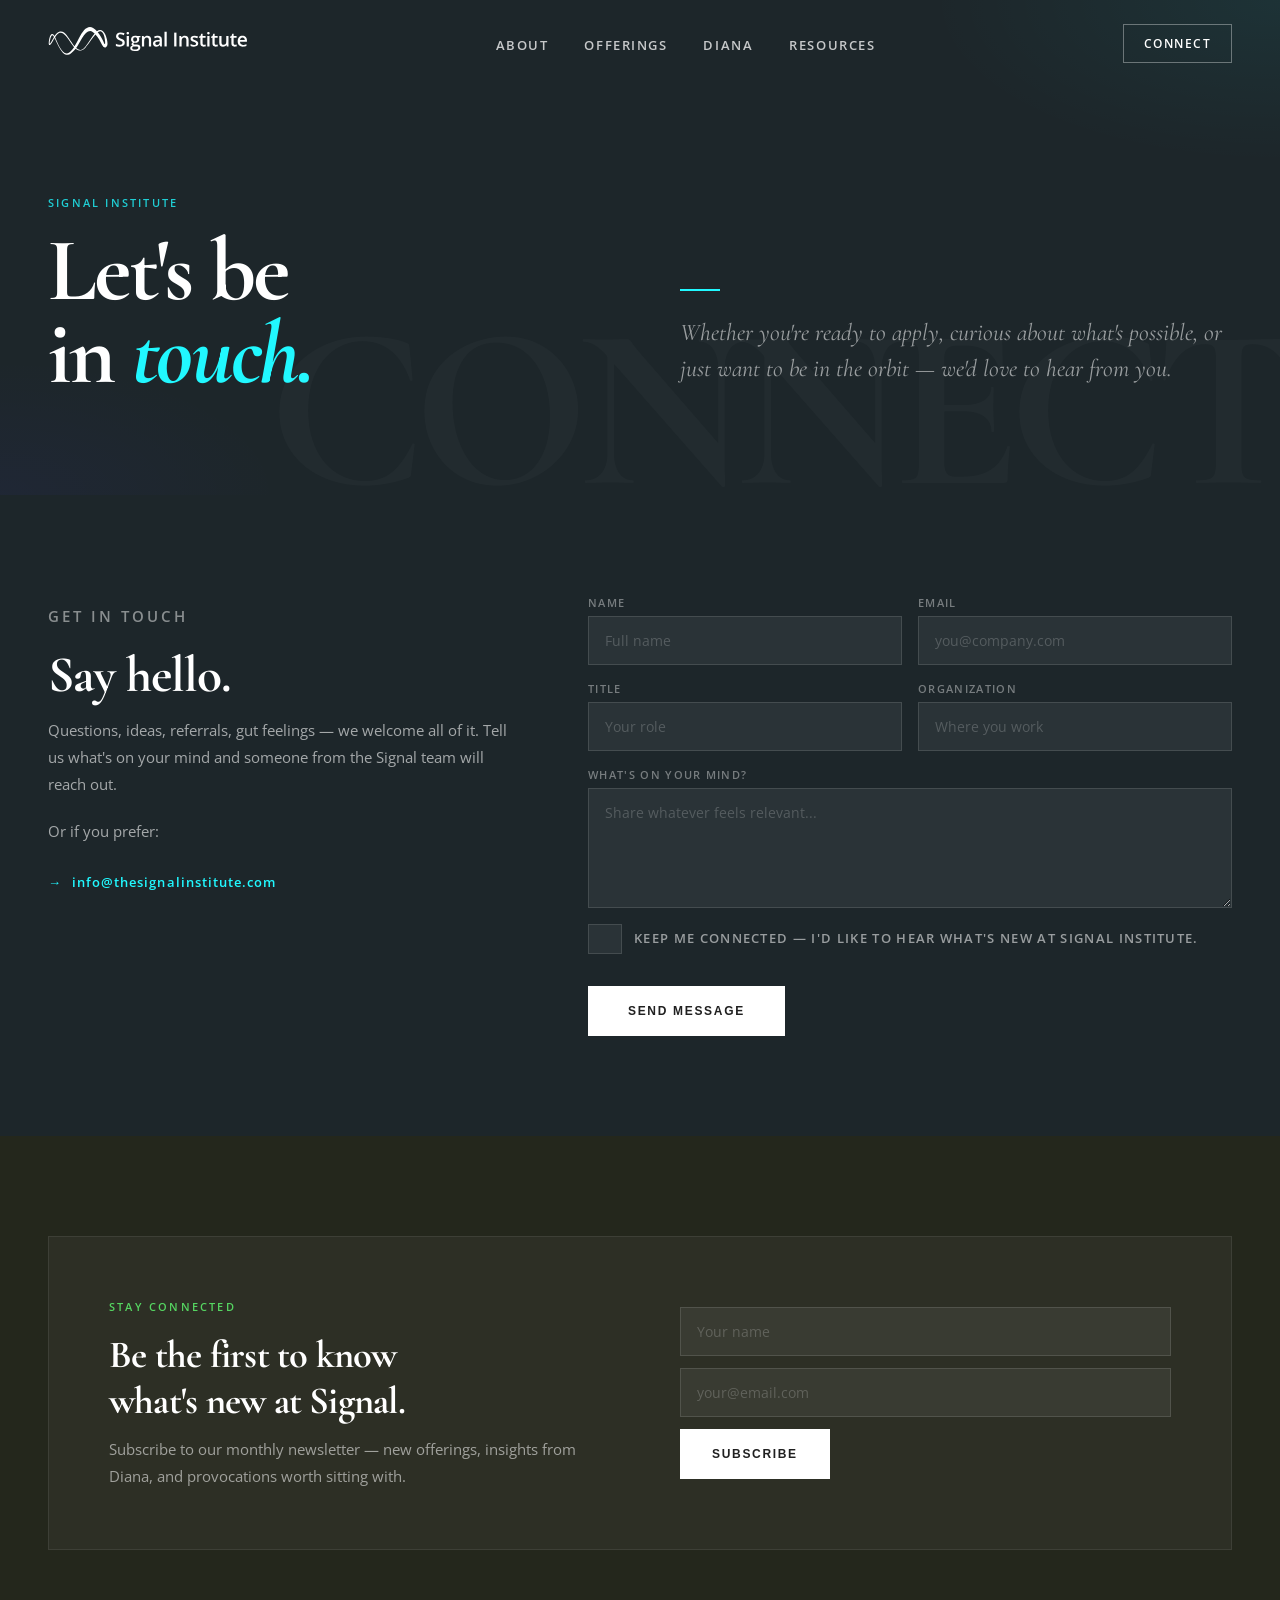
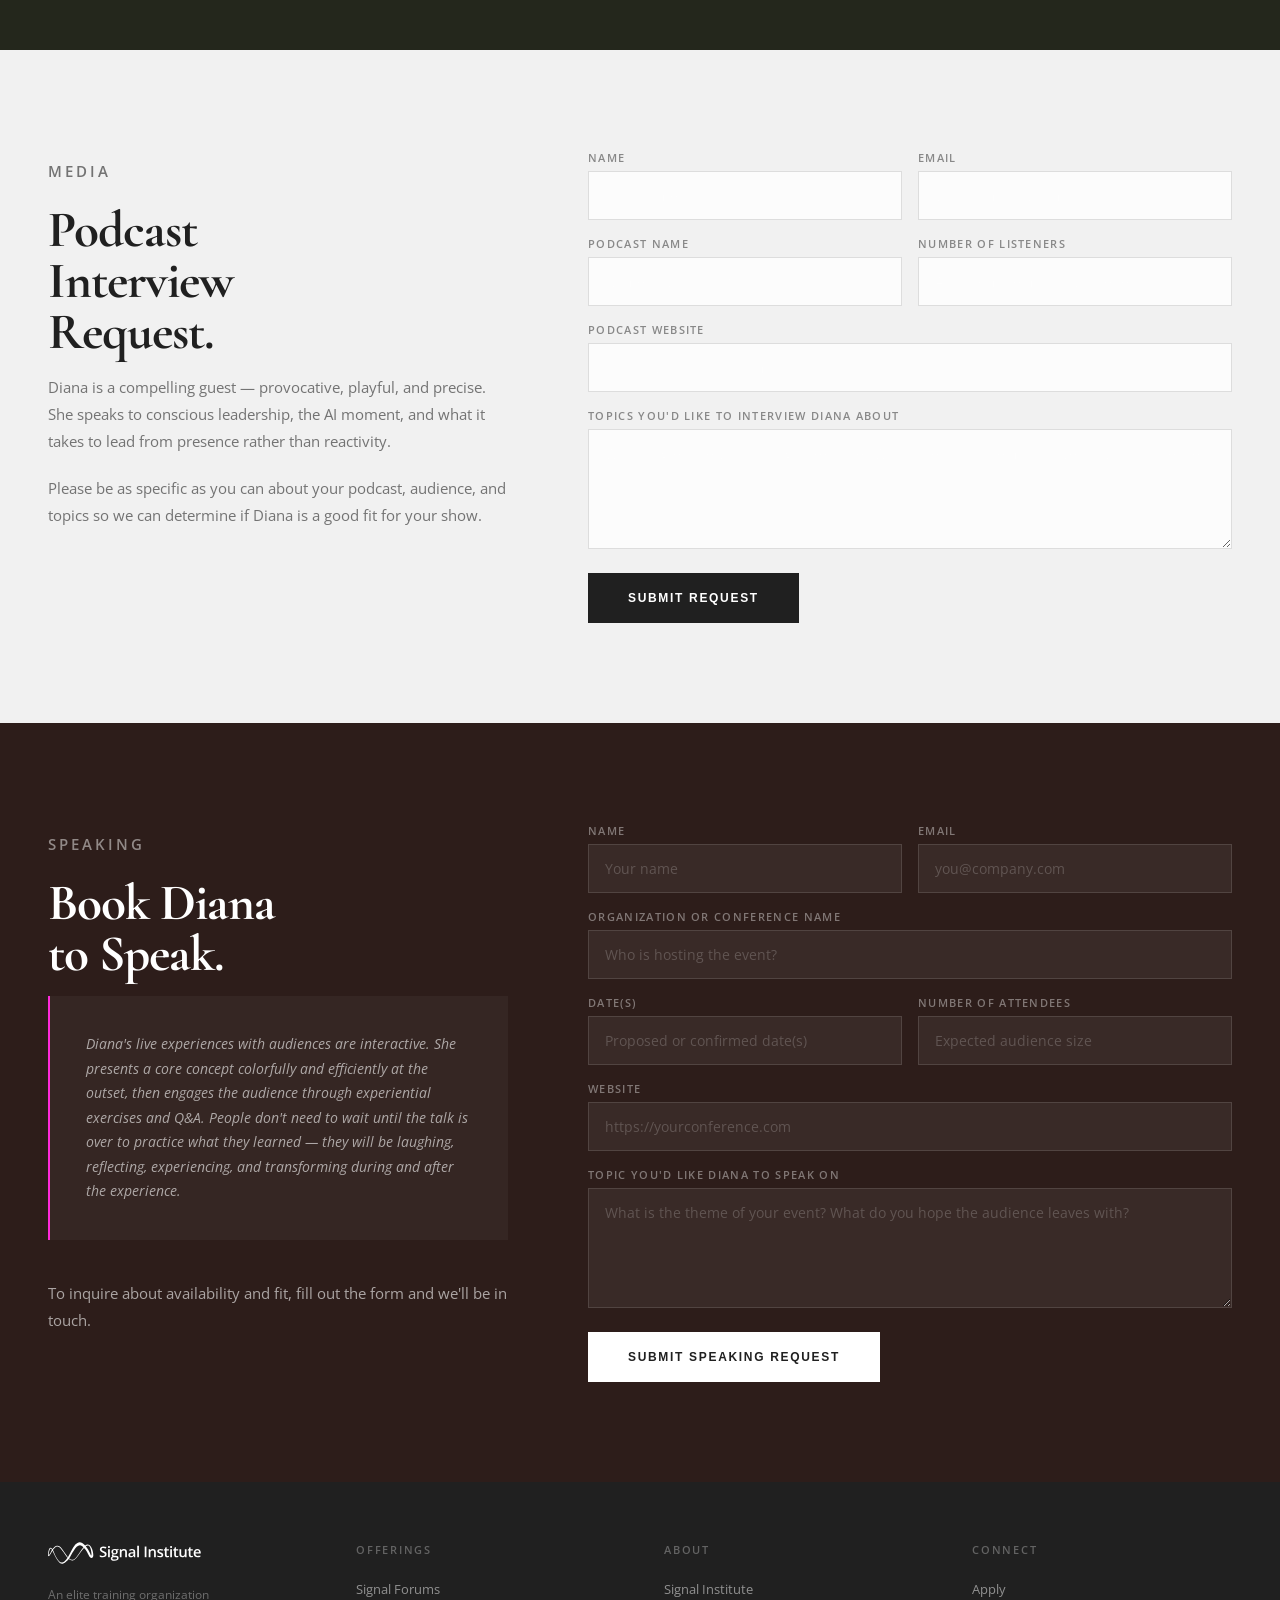
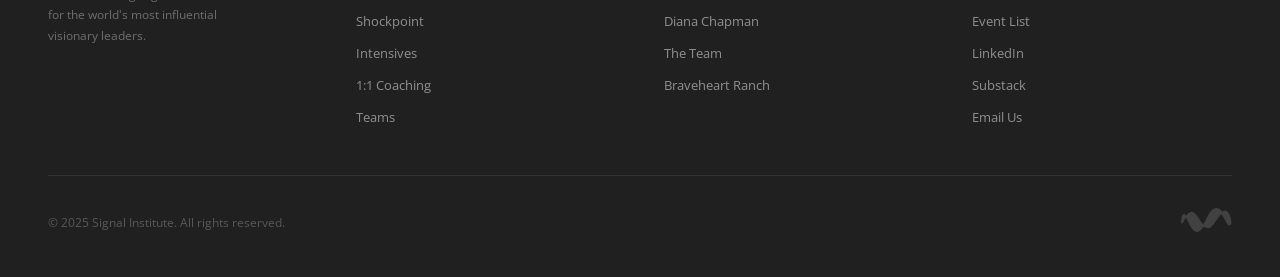
==== contact/index.html @ b8b5e30c "Add files via upload" ====
<!DOCTYPE html>
<html lang="en">
<head>
<meta charset="UTF-8">
<meta name="viewport" content="width=device-width, initial-scale=1.0">
<title>Connect — Signal Institute</title>
<link rel="preconnect" href="https://fonts.googleapis.com">
<link href="https://fonts.googleapis.com/css2?family=Open+Sans:wght@400;600&family=Cormorant+Garamond:wght@700&display=swap" rel="stylesheet">


<link rel="stylesheet" href="../assets/css/common.css">
<link rel="stylesheet" href="../assets/css/pages/contact.css">
<script src="../assets/js/common.js" defer></script>
</head>
<body data-page="contact">

<nav id="main-nav">
  <div class="nav-logo"><svg width="200" height="28" viewBox="0 0 546 77" fill="none" xmlns="http://www.w3.org/2000/svg">
<path fill-rule="evenodd" clip-rule="evenodd" d="M121.987 2.45466C126.176 4.85958 129.821 8.58312 132.572 11.8453C135.617 9.47874 138.462 8.41363 141.086 8.34168C143.789 8.26758 146.214 9.24912 148.333 10.867C152.424 13.9895 155.426 19.5145 157.235 24.6168C159.636 31.5182 165.783 50.9441 157.303 55.5301C152.613 58.0663 148.794 52.8362 146.84 49.3028L146.839 49.3014C141.263 39.0971 137.222 28.5672 128.509 20.2815C123.741 25.4667 119.678 31.2384 115.62 37.0954C111.498 43.0458 107.38 49.0859 102.549 54.6454L102.546 54.6486L102.539 54.6562L102.539 54.6565C99.2971 58.2265 95.825 62.1697 90.7557 64.1145L90.7523 64.1159C84.8189 66.318 78.4793 63.1145 74.0838 59.5805C71.7851 62.3922 69.1071 65.0096 66.0933 68.2162C62.3165 71.7389 57.9627 76.1022 52.5534 76.6032C43.7694 77.4166 36.9785 68.6671 32.6405 62.265C25.2217 51.3164 19.3597 36.9268 15.974 30.2609C14.3641 32.9512 13.1866 35.0292 11.7336 37.7522C10.768 39.5616 3.36329 54.1783 0.513211 48.3144C-0.877966 45.0349 0.874716 35.2074 2.03657 30.5409C2.76022 27.6345 3.71169 24.857 4.95423 22.7985C6.19035 20.7507 7.77335 19.3234 9.78104 19.3233C12.7398 19.3235 14.8074 22.7606 16.0341 25.0345C19.2424 20.2167 23.3079 15.6605 28.716 13.2944C43.3209 7.46199 54.5506 30.2036 60.9501 39.4358C62.6674 41.6705 64.3247 44.1132 66.0142 46.5433C67.6147 48.8453 69.2469 51.14 71.0013 53.2626C80.2668 38.6359 85.9767 21.3781 97.5274 8.34168C104.331 1.53805 112.358 -3.07235 121.987 2.45466ZM29.846 16.0417C24.7827 18.295 20.7915 22.9975 17.6202 27.8716C22.9483 39.1512 38.9027 85.9768 58.3728 69.0676L58.3707 69.0648C62.7682 65.074 66.3941 60.2847 69.6545 55.3452C67.6244 53.0975 65.782 50.6539 64.0041 48.2335C58.1425 40.2536 52.9466 31.481 46.4891 24.0082C42.4903 19.3808 36.5003 13.9018 29.846 16.0417ZM75.4385 57.892C77.3323 59.5404 79.6324 61.1234 82.0992 62.0794C84.6734 63.0771 87.4076 63.3854 90.0542 62.4038C94.5207 60.704 97.8074 57.0346 101.002 53.4145C105.71 47.8791 109.638 41.8252 113.62 35.7306C117.538 29.7332 121.507 23.6979 126.303 18.1226C124.331 16.2623 122.56 14.7076 120.897 13.5348C102.174 0.33091 85.266 45.4188 75.4385 57.892ZM144.253 12.1787C141.774 11.2077 138.65 11.6432 134.691 14.4656C140.631 22.066 145.895 30.0575 149.716 38.7971C150.655 40.9783 151.548 43.1707 152.66 45.2732C155.541 50.7189 155.167 42.1484 154.925 39.3876C154.435 34.0665 153.252 25.333 150.362 19.0808C148.819 15.7422 146.822 13.1847 144.253 12.1787ZM2.71377 45.1677C2.8915 46.2101 3.25056 46.1375 3.84129 45.329C5.89714 42.4975 7.64023 39.4423 9.32934 36.3394C10.9825 33.3026 12.5883 30.2124 14.3751 27.2697C13.6396 25.9041 13.1135 24.7565 12.4472 23.8924C6.3734 16.0159 2.12174 41.695 2.71377 45.1677Z" fill="white"/>
<path d="M209.029 43.1762C209.029 46.5578 207.807 49.2111 205.362 51.136C202.917 53.0609 199.544 54.0233 195.243 54.0233C190.942 54.0233 187.422 53.3557 184.682 52.0204V46.1416C186.416 46.9566 188.254 47.5983 190.197 48.0665C192.156 48.5347 193.977 48.7688 195.659 48.7688C198.122 48.7688 199.934 48.3006 201.096 47.3642C202.275 46.4277 202.865 45.1705 202.865 43.5924C202.865 42.1704 202.327 40.9651 201.252 39.9767C200.177 38.9882 197.957 37.8176 194.593 36.465C191.124 35.0603 188.679 33.4562 187.257 31.6527C185.835 29.8492 185.124 27.6815 185.124 25.1496C185.124 21.9761 186.251 19.4789 188.506 17.658C190.76 15.8372 193.786 14.9267 197.584 14.9267C201.226 14.9267 204.85 15.7244 208.457 17.3199L206.48 22.3923C203.099 20.9703 200.081 20.2593 197.428 20.2593C195.416 20.2593 193.89 20.7015 192.85 21.5859C191.809 22.453 191.289 23.6062 191.289 25.0456C191.289 26.034 191.497 26.8838 191.913 27.5948C192.33 28.2884 193.015 28.9474 193.968 29.5717C194.922 30.196 196.639 31.0197 199.119 32.0429C201.911 33.2048 203.957 34.2886 205.258 35.2944C206.558 36.3002 207.512 37.4361 208.119 38.702C208.726 39.968 209.029 41.4594 209.029 43.1762Z" fill="white"/>
<path d="M220.522 53.5031H214.409V24.7334H220.522V53.5031ZM214.045 17.1118C214.045 16.0193 214.339 15.1782 214.929 14.5886C215.536 13.999 216.394 13.7042 217.504 13.7042C218.579 13.7042 219.412 13.999 220.001 14.5886C220.608 15.1782 220.912 16.0193 220.912 17.1118C220.912 18.1523 220.608 18.976 220.001 19.583C219.412 20.1726 218.579 20.4674 217.504 20.4674C216.394 20.4674 215.536 20.1726 214.929 19.583C214.339 18.976 214.045 18.1523 214.045 17.1118Z" fill="white"/>
<path d="M252.252 24.7334V28.089L247.335 28.9994C247.786 29.6064 248.159 30.3521 248.454 31.2365C248.749 32.1209 248.896 33.0574 248.896 34.0458C248.896 37.0112 247.873 39.3437 245.827 41.0432C243.78 42.7426 240.962 43.5924 237.373 43.5924C236.453 43.5924 235.621 43.523 234.875 43.3843C233.557 44.1993 232.898 45.1531 232.898 46.2456C232.898 46.9046 233.202 47.3989 233.809 47.7283C234.433 48.0578 235.569 48.2226 237.216 48.2226H242.237C245.41 48.2226 247.821 48.8989 249.468 50.2515C251.116 51.6042 251.939 53.5551 251.939 56.1043C251.939 59.3646 250.596 61.8791 247.908 63.6479C245.22 65.4168 241.335 66.3012 236.254 66.3012C232.335 66.3012 229.343 65.6075 227.28 64.2202C225.216 62.8329 224.184 60.8559 224.184 58.2894C224.184 56.5205 224.739 55.0292 225.849 53.8152C226.976 52.6187 228.546 51.7863 230.557 51.3181C229.742 50.9712 229.066 50.4163 228.528 49.6533C228.008 48.8729 227.748 48.0578 227.748 47.2081C227.748 46.1329 228.051 45.2225 228.658 44.4768C229.265 43.7311 230.167 42.9941 231.364 42.2657C229.872 41.6241 228.658 40.5836 227.722 39.1443C226.803 37.6876 226.343 35.9881 226.343 34.0458C226.343 30.9243 227.323 28.5052 229.283 26.7884C231.26 25.0716 234.069 24.2132 237.711 24.2132C238.526 24.2132 239.376 24.2739 240.26 24.3952C241.162 24.4993 241.838 24.612 242.289 24.7334H252.252ZM229.647 57.9772C229.647 59.2952 230.237 60.3097 231.416 61.0207C232.612 61.7317 234.286 62.0872 236.436 62.0872C239.766 62.0872 242.246 61.6103 243.876 60.6565C245.506 59.7027 246.321 58.4368 246.321 56.8587C246.321 55.6101 245.87 54.717 244.968 54.1794C244.084 53.6592 242.428 53.399 240 53.399H235.37C233.618 53.399 232.222 53.8066 231.182 54.6216C230.158 55.454 229.647 56.5726 229.647 57.9772ZM232.274 34.0458C232.274 35.8494 232.734 37.2367 233.653 38.2078C234.589 39.1789 235.925 39.6645 237.659 39.6645C241.196 39.6645 242.965 37.7743 242.965 33.9938C242.965 32.1209 242.523 30.6816 241.639 29.6758C240.772 28.6526 239.445 28.141 237.659 28.141C235.89 28.141 234.546 28.6439 233.627 29.6497C232.725 30.6556 232.274 32.1209 232.274 34.0458Z" fill="white"/>
<path d="M281.588 53.5031H275.449V35.8147C275.449 33.595 274.999 31.9388 274.097 30.8463C273.212 29.7538 271.799 29.2075 269.857 29.2075C267.273 29.2075 265.383 29.9706 264.186 31.4966C262.99 33.0227 262.391 35.5806 262.391 39.1703V53.5031H256.278V24.7334H261.065L261.923 28.5052H262.235C263.102 27.1352 264.334 26.0774 265.929 25.3317C267.524 24.586 269.293 24.2132 271.235 24.2132C278.137 24.2132 281.588 27.7248 281.588 34.7482V53.5031Z" fill="white"/>
<path d="M306.763 53.5031L305.541 49.4972H305.333C303.945 51.2487 302.549 52.4453 301.145 53.0869C299.74 53.7112 297.936 54.0233 295.734 54.0233C292.907 54.0233 290.696 53.2603 289.101 51.7343C287.523 50.2082 286.734 48.0492 286.734 45.2572C286.734 42.2918 287.835 40.0547 290.037 38.546C292.24 37.0373 295.595 36.2135 300.104 36.0748L305.072 35.9187V34.384C305.072 32.5458 304.639 31.1758 303.772 30.274C302.922 29.3549 301.595 28.8954 299.792 28.8954C298.318 28.8954 296.904 29.1122 295.552 29.5457C294.199 29.9792 292.899 30.4908 291.65 31.0804L289.673 26.7103C291.234 25.8953 292.942 25.2797 294.797 24.8635C296.653 24.4299 298.405 24.2132 300.052 24.2132C303.711 24.2132 306.468 25.0109 308.324 26.6063C310.197 28.2017 311.133 30.7076 311.133 34.1239V53.5031H306.763ZM297.659 49.3411C299.879 49.3411 301.656 48.7255 302.991 47.4942C304.344 46.2456 305.02 44.5028 305.02 42.2657V39.7686L301.327 39.9246C298.448 40.0287 296.35 40.5142 295.032 41.3813C293.731 42.2311 293.081 43.5404 293.081 45.3092C293.081 46.5925 293.462 47.5896 294.225 48.3006C294.988 48.9943 296.133 49.3411 297.659 49.3411Z" fill="white"/>
<path d="M324.446 53.5031H318.333V13.0278H324.446V53.5031Z" fill="white"/>
<path d="M345.038 53.5031V15.473H351.255V53.5031H345.038Z" fill="white"/>
<path d="M384.649 53.5031H378.511V35.8147C378.511 33.595 378.06 31.9388 377.158 30.8463C376.273 29.7538 374.86 29.2075 372.918 29.2075C370.334 29.2075 368.444 29.9706 367.247 31.4966C366.051 33.0227 365.452 35.5806 365.452 39.1703V53.5031H359.339V24.7334H364.126L364.984 28.5052H365.296C366.163 27.1352 367.395 26.0774 368.99 25.3317C370.585 24.586 372.354 24.2132 374.297 24.2132C381.198 24.2132 384.649 27.7248 384.649 34.7482V53.5031Z" fill="white"/>
<path d="M411.151 45.3092C411.151 48.1185 410.128 50.2776 408.081 51.7863C406.035 53.2777 403.104 54.0233 399.289 54.0233C395.457 54.0233 392.379 53.4424 390.055 52.2805V47C393.436 48.5607 396.584 49.3411 399.497 49.3411C403.26 49.3411 405.142 48.2052 405.142 45.9335C405.142 45.2051 404.934 44.5982 404.518 44.1126C404.102 43.6271 403.417 43.1242 402.463 42.6039C401.509 42.0837 400.182 41.494 398.483 40.8351C395.171 39.5518 392.925 38.2685 391.746 36.9852C390.584 35.702 390.003 34.0372 390.003 31.9909C390.003 29.5284 390.991 27.6208 392.968 26.2681C394.963 24.8981 397.668 24.2132 401.084 24.2132C404.466 24.2132 407.665 24.8981 410.683 26.2681L408.706 30.8723C405.602 29.589 402.992 28.9474 400.876 28.9474C397.65 28.9474 396.038 29.8665 396.038 31.7047C396.038 32.6065 396.454 33.3695 397.286 33.9938C398.136 34.6181 399.974 35.4765 402.801 36.569C405.177 37.4881 406.902 38.3292 407.977 39.0922C409.053 39.8553 409.85 40.7397 410.371 41.7455C410.891 42.734 411.151 43.9219 411.151 45.3092Z" fill="white"/>
<path d="M427.169 49.081C428.661 49.081 430.152 48.8469 431.643 48.3787V52.9828C430.967 53.2777 430.091 53.5204 429.016 53.7112C427.958 53.9193 426.857 54.0233 425.713 54.0233C419.921 54.0233 417.024 50.9712 417.024 44.867V29.3636H413.097V26.6583L417.311 24.4213L419.392 18.3344H423.163V24.7334H431.357V29.3636H423.163V44.7629C423.163 46.237 423.528 47.3295 424.256 48.0405C425.002 48.7342 425.973 49.081 427.169 49.081Z" fill="white"/>
<path d="M442.199 53.5031H436.086V24.7334H442.199V53.5031ZM435.722 17.1118C435.722 16.0193 436.017 15.1782 436.607 14.5886C437.214 13.999 438.072 13.7042 439.182 13.7042C440.257 13.7042 441.089 13.999 441.679 14.5886C442.286 15.1782 442.589 16.0193 442.589 17.1118C442.589 18.1523 442.286 18.976 441.679 19.583C441.089 20.1726 440.257 20.4674 439.182 20.4674C438.072 20.4674 437.214 20.1726 436.607 19.583C436.017 18.976 435.722 18.1523 435.722 17.1118Z" fill="white"/>
<path d="M460.351 49.081C461.842 49.081 463.333 48.8469 464.825 48.3787V52.9828C464.149 53.2777 463.273 53.5204 462.198 53.7112C461.14 53.9193 460.039 54.0233 458.894 54.0233C453.102 54.0233 450.206 50.9712 450.206 44.867V29.3636H446.278V26.6583L450.492 24.4213L452.573 18.3344H456.345V24.7334H464.539V29.3636H456.345V44.7629C456.345 46.237 456.709 47.3295 457.437 48.0405C458.183 48.7342 459.154 49.081 460.351 49.081Z" fill="white"/>
<path d="M489.557 53.5031L488.699 49.7313H488.387C487.537 51.0666 486.323 52.1158 484.745 52.8788C483.184 53.6418 481.398 54.0233 479.387 54.0233C475.901 54.0233 473.3 53.1563 471.583 51.4221C469.866 49.6879 469.008 47.0607 469.008 43.5404V24.7334H475.173V42.4738C475.173 44.6762 475.623 46.3323 476.525 47.4422C477.427 48.5347 478.84 49.081 480.765 49.081C483.332 49.081 485.213 48.318 486.41 46.7919C487.624 45.2485 488.231 42.6733 488.231 39.0662V24.7334H494.37V53.5031H489.557Z" fill="white"/>
<path d="M512.469 49.081C513.96 49.081 515.452 48.8469 516.943 48.3787V52.9828C516.267 53.2777 515.391 53.5204 514.316 53.7112C513.258 53.9193 512.157 54.0233 511.012 54.0233C505.22 54.0233 502.324 50.9712 502.324 44.867V29.3636H498.396V26.6583L502.61 24.4213L504.691 18.3344H508.463V24.7334H516.657V29.3636H508.463V44.7629C508.463 46.237 508.827 47.3295 509.556 48.0405C510.301 48.7342 511.273 49.081 512.469 49.081Z" fill="white"/>
<path d="M533.95 54.0233C529.476 54.0233 525.973 52.7227 523.441 50.1215C520.927 47.5029 519.669 43.9045 519.669 39.3263C519.669 34.6268 520.84 30.933 523.181 28.2451C525.522 25.5571 528.739 24.2132 532.832 24.2132C536.629 24.2132 539.63 25.3664 541.832 27.6728C544.034 29.9792 545.135 33.1527 545.135 37.1933V40.4969H525.964C526.051 43.2889 526.805 45.4393 528.227 46.948C529.649 48.4394 531.652 49.185 534.236 49.185C535.936 49.185 537.514 49.029 538.971 48.7168C540.445 48.3873 542.023 47.8497 543.705 47.104V52.0724C542.213 52.7834 540.705 53.2863 539.179 53.5811C537.653 53.8759 535.91 54.0233 533.95 54.0233ZM532.832 28.8434C530.889 28.8434 529.329 29.459 528.149 30.6902C526.987 31.9215 526.294 33.7163 526.068 36.0748H539.127C539.092 33.699 538.52 31.9041 537.41 30.6902C536.3 29.459 534.774 28.8434 532.832 28.8434Z" fill="white"/>
</svg></div>
  <ul class="nav-links">
    <li><a href="../about/">About</a></li>
    <li><a href="../offerings/">Offerings</a></li>
    <li><a href="../about/diana.html">Diana</a></li>
    <li><a href="../resources/">Resources</a></li>
  </ul>
  <a href="../contact/" class="nav-cta">Connect</a>
</nav>

<!-- HERO -->
<section class="connect-hero">
  <div class="connect-hero-inner">
    <div>
      <p class="page-hero-eyebrow reveal" style="color:var(--neon-sky);opacity:0.8;font-size:11px;font-weight:600;letter-spacing:0.2em;text-transform:uppercase;margin-bottom:20px;">Signal Institute</p>
      <h1 class="reveal reveal-delay-1">Let's be<br>in <em>touch.</em></h1>
    </div>
    <div class="connect-hero-right reveal reveal-delay-2">
      <div class="connect-hero-divider"></div>
      <p class="connect-hero-sub">Whether you're ready to apply, curious about what's possible, or just want to be in the orbit — we'd love to hear from you.</p>
    </div>
  </div>
</section>

<!-- ── CONTACT ── -->
<section class="connect-section dark" id="contact">
  <div class="connect-inner">
    <div class="connect-cols">
      <div class="connect-aside reveal">
        <p class="connect-section-label">Get in Touch</p>
        <h2 class="connect-section-title">Say hello.</h2>
        <p>Questions, ideas, referrals, gut feelings — we welcome all of it. Tell us what's on your mind and someone from the Signal team will reach out.</p>
        <p>Or if you prefer:</p>
        <a href="mailto:info@thesignalinstitute.com" class="connect-email">info@thesignalinstitute.com</a>
      </div>
      <div class="reveal reveal-delay-1">
        <form class="connect-form" onsubmit="return false;">
          <div class="form-grid">
            <div class="form-group"><label>Name</label><input type="text" placeholder="Full name"></div>
            <div class="form-group"><label>Email</label><input type="email" placeholder="you@company.com"></div>
            <div class="form-group"><label>Title</label><input type="text" placeholder="Your role"></div>
            <div class="form-group"><label>Organization</label><input type="text" placeholder="Where you work"></div>
            <div class="form-group form-full"><label>What's on your mind?</label><textarea placeholder="Share whatever feels relevant..."></textarea></div>
          </div>
          <label class="connect-checkbox">
            <input type="checkbox">
            <span>Keep me connected — I'd like to hear what's new at Signal Institute.</span>
          </label>
          <button type="submit" class="connect-submit">Send Message</button>
        </form>
      </div>
    </div>
  </div>
</section>

<!-- ── NEWSLETTER ── -->
<section class="connect-section dark-green" id="newsletter">
  <div class="connect-inner">
    <div class="newsletter-block reveal">
      <div class="newsletter-text">
        <p class="connect-section-label" style="color:var(--neon-lime);opacity:0.8;font-size:11px;font-weight:600;letter-spacing:0.2em;text-transform:uppercase;margin-bottom:16px;">Stay Connected</p>
        <h3>Be the first to know<br>what's new at Signal.</h3>
        <p>Subscribe to our monthly newsletter — new offerings, insights from Diana, and provocations worth sitting with.</p>
      </div>
      <div class="newsletter-form">
        <input type="text" placeholder="Your name">
        <input type="email" placeholder="your@email.com">
        <button type="submit">Subscribe</button>
      </div>
    </div>
  </div>
</section>

<!-- ── PODCAST REQUEST ── -->
<section class="connect-section light" id="podcast">
  <div class="connect-inner">
    <div class="connect-cols">
      <div class="connect-aside reveal">
        <p class="connect-section-label">Media</p>
        <h2 class="connect-section-title">Podcast<br>Interview<br>Request.</h2>
        <p>Diana is a compelling guest — provocative, playful, and precise. She speaks to conscious leadership, the AI moment, and what it takes to lead from presence rather than reactivity.</p>
        <p>Please be as specific as you can about your podcast, audience, and topics so we can determine if Diana is a good fit for your show.</p>
      </div>
      <div class="reveal reveal-delay-1">
        <form class="connect-form" onsubmit="return false;">
          <div class="form-grid">
            <div class="form-group"><label>Name</label><input type="text" placeholder="Your name"></div>
            <div class="form-group"><label>Email</label><input type="email" placeholder="you@company.com"></div>
            <div class="form-group"><label>Podcast Name</label><input type="text" placeholder="Name of your show"></div>
            <div class="form-group"><label>Number of Listeners</label><input type="text" placeholder="Approximate monthly listeners"></div>
            <div class="form-group form-full"><label>Podcast Website</label><input type="url" placeholder="https://yourpodcast.com"></div>
            <div class="form-group form-full"><label>Topics you'd like to interview Diana about</label><textarea placeholder="What angles are you hoping to explore? What questions are most alive for your audience?"></textarea></div>
          </div>
          <button type="submit" class="connect-submit">Submit Request</button>
        </form>
      </div>
    </div>
  </div>
</section>

<!-- ── SPEAKING REQUEST ── -->
<section class="connect-section dark-rust" id="speaking">
  <div class="connect-inner">
    <div class="connect-cols">
      <div class="connect-aside reveal">
        <p class="connect-section-label">Speaking</p>
        <h2 class="connect-section-title">Book Diana<br>to Speak.</h2>
        <div class="speaking-aside">
          <p>Diana's live experiences with audiences are interactive. She presents a core concept colorfully and efficiently at the outset, then engages the audience through experiential exercises and Q&A. People don't need to wait until the talk is over to practice what they learned — they will be laughing, reflecting, experiencing, and transforming during and after the experience.</p>
        </div>
        <p>To inquire about availability and fit, fill out the form and we'll be in touch.</p>
      </div>
      <div class="reveal reveal-delay-1">
        <form class="connect-form" onsubmit="return false;">
          <div class="form-grid">
            <div class="form-group"><label>Name</label><input type="text" placeholder="Your name"></div>
            <div class="form-group"><label>Email</label><input type="email" placeholder="you@company.com"></div>
            <div class="form-group form-full"><label>Organization or Conference Name</label><input type="text" placeholder="Who is hosting the event?"></div>
            <div class="form-group"><label>Date(s)</label><input type="text" placeholder="Proposed or confirmed date(s)"></div>
            <div class="form-group"><label>Number of Attendees</label><input type="text" placeholder="Expected audience size"></div>
            <div class="form-group form-full"><label>Website</label><input type="url" placeholder="https://yourconference.com"></div>
            <div class="form-group form-full"><label>Topic you'd like Diana to speak on</label><textarea placeholder="What is the theme of your event? What do you hope the audience leaves with?"></textarea></div>
          </div>
          <button type="submit" class="connect-submit">Submit Speaking Request</button>
        </form>
      </div>
    </div>
  </div>
</section>

<footer>
  <div class="footer-inner">
    <div class="footer-brand">
      <svg width="160" height="23" viewBox="0 0 546 77" fill="none" xmlns="http://www.w3.org/2000/svg">
<path fill-rule="evenodd" clip-rule="evenodd" d="M121.987 2.45466C126.176 4.85958 129.821 8.58312 132.572 11.8453C135.617 9.47874 138.462 8.41363 141.086 8.34168C143.789 8.26758 146.214 9.24912 148.333 10.867C152.424 13.9895 155.426 19.5145 157.235 24.6168C159.636 31.5182 165.783 50.9441 157.303 55.5301C152.613 58.0663 148.794 52.8362 146.84 49.3028L146.839 49.3014C141.263 39.0971 137.222 28.5672 128.509 20.2815C123.741 25.4667 119.678 31.2384 115.62 37.0954C111.498 43.0458 107.38 49.0859 102.549 54.6454L102.546 54.6486L102.539 54.6562L102.539 54.6565C99.2971 58.2265 95.825 62.1697 90.7557 64.1145L90.7523 64.1159C84.8189 66.318 78.4793 63.1145 74.0838 59.5805C71.7851 62.3922 69.1071 65.0096 66.0933 68.2162C62.3165 71.7389 57.9627 76.1022 52.5534 76.6032C43.7694 77.4166 36.9785 68.6671 32.6405 62.265C25.2217 51.3164 19.3597 36.9268 15.974 30.2609C14.3641 32.9512 13.1866 35.0292 11.7336 37.7522C10.768 39.5616 3.36329 54.1783 0.513211 48.3144C-0.877966 45.0349 0.874716 35.2074 2.03657 30.5409C2.76022 27.6345 3.71169 24.857 4.95423 22.7985C6.19035 20.7507 7.77335 19.3234 9.78104 19.3233C12.7398 19.3235 14.8074 22.7606 16.0341 25.0345C19.2424 20.2167 23.3079 15.6605 28.716 13.2944C43.3209 7.46199 54.5506 30.2036 60.9501 39.4358C62.6674 41.6705 64.3247 44.1132 66.0142 46.5433C67.6147 48.8453 69.2469 51.14 71.0013 53.2626C80.2668 38.6359 85.9767 21.3781 97.5274 8.34168C104.331 1.53805 112.358 -3.07235 121.987 2.45466ZM29.846 16.0417C24.7827 18.295 20.7915 22.9975 17.6202 27.8716C22.9483 39.1512 38.9027 85.9768 58.3728 69.0676L58.3707 69.0648C62.7682 65.074 66.3941 60.2847 69.6545 55.3452C67.6244 53.0975 65.782 50.6539 64.0041 48.2335C58.1425 40.2536 52.9466 31.481 46.4891 24.0082C42.4903 19.3808 36.5003 13.9018 29.846 16.0417ZM75.4385 57.892C77.3323 59.5404 79.6324 61.1234 82.0992 62.0794C84.6734 63.0771 87.4076 63.3854 90.0542 62.4038C94.5207 60.704 97.8074 57.0346 101.002 53.4145C105.71 47.8791 109.638 41.8252 113.62 35.7306C117.538 29.7332 121.507 23.6979 126.303 18.1226C124.331 16.2623 122.56 14.7076 120.897 13.5348C102.174 0.33091 85.266 45.4188 75.4385 57.892ZM144.253 12.1787C141.774 11.2077 138.65 11.6432 134.691 14.4656C140.631 22.066 145.895 30.0575 149.716 38.7971C150.655 40.9783 151.548 43.1707 152.66 45.2732C155.541 50.7189 155.167 42.1484 154.925 39.3876C154.435 34.0665 153.252 25.333 150.362 19.0808C148.819 15.7422 146.822 13.1847 144.253 12.1787ZM2.71377 45.1677C2.8915 46.2101 3.25056 46.1375 3.84129 45.329C5.89714 42.4975 7.64023 39.4423 9.32934 36.3394C10.9825 33.3026 12.5883 30.2124 14.3751 27.2697C13.6396 25.9041 13.1135 24.7565 12.4472 23.8924C6.3734 16.0159 2.12174 41.695 2.71377 45.1677Z" fill="white"/>
<path d="M209.029 43.1762C209.029 46.5578 207.807 49.2111 205.362 51.136C202.917 53.0609 199.544 54.0233 195.243 54.0233C190.942 54.0233 187.422 53.3557 184.682 52.0204V46.1416C186.416 46.9566 188.254 47.5983 190.197 48.0665C192.156 48.5347 193.977 48.7688 195.659 48.7688C198.122 48.7688 199.934 48.3006 201.096 47.3642C202.275 46.4277 202.865 45.1705 202.865 43.5924C202.865 42.1704 202.327 40.9651 201.252 39.9767C200.177 38.9882 197.957 37.8176 194.593 36.465C191.124 35.0603 188.679 33.4562 187.257 31.6527C185.835 29.8492 185.124 27.6815 185.124 25.1496C185.124 21.9761 186.251 19.4789 188.506 17.658C190.76 15.8372 193.786 14.9267 197.584 14.9267C201.226 14.9267 204.85 15.7244 208.457 17.3199L206.48 22.3923C203.099 20.9703 200.081 20.2593 197.428 20.2593C195.416 20.2593 193.89 20.7015 192.85 21.5859C191.809 22.453 191.289 23.6062 191.289 25.0456C191.289 26.034 191.497 26.8838 191.913 27.5948C192.33 28.2884 193.015 28.9474 193.968 29.5717C194.922 30.196 196.639 31.0197 199.119 32.0429C201.911 33.2048 203.957 34.2886 205.258 35.2944C206.558 36.3002 207.512 37.4361 208.119 38.702C208.726 39.968 209.029 41.4594 209.029 43.1762Z" fill="white"/>
<path d="M220.522 53.5031H214.409V24.7334H220.522V53.5031ZM214.045 17.1118C214.045 16.0193 214.339 15.1782 214.929 14.5886C215.536 13.999 216.394 13.7042 217.504 13.7042C218.579 13.7042 219.412 13.999 220.001 14.5886C220.608 15.1782 220.912 16.0193 220.912 17.1118C220.912 18.1523 220.608 18.976 220.001 19.583C219.412 20.1726 218.579 20.4674 217.504 20.4674C216.394 20.4674 215.536 20.1726 214.929 19.583C214.339 18.976 214.045 18.1523 214.045 17.1118Z" fill="white"/>
<path d="M252.252 24.7334V28.089L247.335 28.9994C247.786 29.6064 248.159 30.3521 248.454 31.2365C248.749 32.1209 248.896 33.0574 248.896 34.0458C248.896 37.0112 247.873 39.3437 245.827 41.0432C243.78 42.7426 240.962 43.5924 237.373 43.5924C236.453 43.5924 235.621 43.523 234.875 43.3843C233.557 44.1993 232.898 45.1531 232.898 46.2456C232.898 46.9046 233.202 47.3989 233.809 47.7283C234.433 48.0578 235.569 48.2226 237.216 48.2226H242.237C245.41 48.2226 247.821 48.8989 249.468 50.2515C251.116 51.6042 251.939 53.5551 251.939 56.1043C251.939 59.3646 250.596 61.8791 247.908 63.6479C245.22 65.4168 241.335 66.3012 236.254 66.3012C232.335 66.3012 229.343 65.6075 227.28 64.2202C225.216 62.8329 224.184 60.8559 224.184 58.2894C224.184 56.5205 224.739 55.0292 225.849 53.8152C226.976 52.6187 228.546 51.7863 230.557 51.3181C229.742 50.9712 229.066 50.4163 228.528 49.6533C228.008 48.8729 227.748 48.0578 227.748 47.2081C227.748 46.1329 228.051 45.2225 228.658 44.4768C229.265 43.7311 230.167 42.9941 231.364 42.2657C229.872 41.6241 228.658 40.5836 227.722 39.1443C226.803 37.6876 226.343 35.9881 226.343 34.0458C226.343 30.9243 227.323 28.5052 229.283 26.7884C231.26 25.0716 234.069 24.2132 237.711 24.2132C238.526 24.2132 239.376 24.2739 240.26 24.3952C241.162 24.4993 241.838 24.612 242.289 24.7334H252.252ZM229.647 57.9772C229.647 59.2952 230.237 60.3097 231.416 61.0207C232.612 61.7317 234.286 62.0872 236.436 62.0872C239.766 62.0872 242.246 61.6103 243.876 60.6565C245.506 59.7027 246.321 58.4368 246.321 56.8587C246.321 55.6101 245.87 54.717 244.968 54.1794C244.084 53.6592 242.428 53.399 240 53.399H235.37C233.618 53.399 232.222 53.8066 231.182 54.6216C230.158 55.454 229.647 56.5726 229.647 57.9772ZM232.274 34.0458C232.274 35.8494 232.734 37.2367 233.653 38.2078C234.589 39.1789 235.925 39.6645 237.659 39.6645C241.196 39.6645 242.965 37.7743 242.965 33.9938C242.965 32.1209 242.523 30.6816 241.639 29.6758C240.772 28.6526 239.445 28.141 237.659 28.141C235.89 28.141 234.546 28.6439 233.627 29.6497C232.725 30.6556 232.274 32.1209 232.274 34.0458Z" fill="white"/>
<path d="M281.588 53.5031H275.449V35.8147C275.449 33.595 274.999 31.9388 274.097 30.8463C273.212 29.7538 271.799 29.2075 269.857 29.2075C267.273 29.2075 265.383 29.9706 264.186 31.4966C262.99 33.0227 262.391 35.5806 262.391 39.1703V53.5031H256.278V24.7334H261.065L261.923 28.5052H262.235C263.102 27.1352 264.334 26.0774 265.929 25.3317C267.524 24.586 269.293 24.2132 271.235 24.2132C278.137 24.2132 281.588 27.7248 281.588 34.7482V53.5031Z" fill="white"/>
<path d="M306.763 53.5031L305.541 49.4972H305.333C303.945 51.2487 302.549 52.4453 301.145 53.0869C299.74 53.7112 297.936 54.0233 295.734 54.0233C292.907 54.0233 290.696 53.2603 289.101 51.7343C287.523 50.2082 286.734 48.0492 286.734 45.2572C286.734 42.2918 287.835 40.0547 290.037 38.546C292.24 37.0373 295.595 36.2135 300.104 36.0748L305.072 35.9187V34.384C305.072 32.5458 304.639 31.1758 303.772 30.274C302.922 29.3549 301.595 28.8954 299.792 28.8954C298.318 28.8954 296.904 29.1122 295.552 29.5457C294.199 29.9792 292.899 30.4908 291.65 31.0804L289.673 26.7103C291.234 25.8953 292.942 25.2797 294.797 24.8635C296.653 24.4299 298.405 24.2132 300.052 24.2132C303.711 24.2132 306.468 25.0109 308.324 26.6063C310.197 28.2017 311.133 30.7076 311.133 34.1239V53.5031H306.763ZM297.659 49.3411C299.879 49.3411 301.656 48.7255 302.991 47.4942C304.344 46.2456 305.02 44.5028 305.02 42.2657V39.7686L301.327 39.9246C298.448 40.0287 296.35 40.5142 295.032 41.3813C293.731 42.2311 293.081 43.5404 293.081 45.3092C293.081 46.5925 293.462 47.5896 294.225 48.3006C294.988 48.9943 296.133 49.3411 297.659 49.3411Z" fill="white"/>
<path d="M324.446 53.5031H318.333V13.0278H324.446V53.5031Z" fill="white"/>
<path d="M345.038 53.5031V15.473H351.255V53.5031H345.038Z" fill="white"/>
<path d="M384.649 53.5031H378.511V35.8147C378.511 33.595 378.06 31.9388 377.158 30.8463C376.273 29.7538 374.86 29.2075 372.918 29.2075C370.334 29.2075 368.444 29.9706 367.247 31.4966C366.051 33.0227 365.452 35.5806 365.452 39.1703V53.5031H359.339V24.7334H364.126L364.984 28.5052H365.296C366.163 27.1352 367.395 26.0774 368.99 25.3317C370.585 24.586 372.354 24.2132 374.297 24.2132C381.198 24.2132 384.649 27.7248 384.649 34.7482V53.5031Z" fill="white"/>
<path d="M411.151 45.3092C411.151 48.1185 410.128 50.2776 408.081 51.7863C406.035 53.2777 403.104 54.0233 399.289 54.0233C395.457 54.0233 392.379 53.4424 390.055 52.2805V47C393.436 48.5607 396.584 49.3411 399.497 49.3411C403.26 49.3411 405.142 48.2052 405.142 45.9335C405.142 45.2051 404.934 44.5982 404.518 44.1126C404.102 43.6271 403.417 43.1242 402.463 42.6039C401.509 42.0837 400.182 41.494 398.483 40.8351C395.171 39.5518 392.925 38.2685 391.746 36.9852C390.584 35.702 390.003 34.0372 390.003 31.9909C390.003 29.5284 390.991 27.6208 392.968 26.2681C394.963 24.8981 397.668 24.2132 401.084 24.2132C404.466 24.2132 407.665 24.8981 410.683 26.2681L408.706 30.8723C405.602 29.589 402.992 28.9474 400.876 28.9474C397.65 28.9474 396.038 29.8665 396.038 31.7047C396.038 32.6065 396.454 33.3695 397.286 33.9938C398.136 34.6181 399.974 35.4765 402.801 36.569C405.177 37.4881 406.902 38.3292 407.977 39.0922C409.053 39.8553 409.85 40.7397 410.371 41.7455C410.891 42.734 411.151 43.9219 411.151 45.3092Z" fill="white"/>
<path d="M427.169 49.081C428.661 49.081 430.152 48.8469 431.643 48.3787V52.9828C430.967 53.2777 430.091 53.5204 429.016 53.7112C427.958 53.9193 426.857 54.0233 425.713 54.0233C419.921 54.0233 417.024 50.9712 417.024 44.867V29.3636H413.097V26.6583L417.311 24.4213L419.392 18.3344H423.163V24.7334H431.357V29.3636H423.163V44.7629C423.163 46.237 423.528 47.3295 424.256 48.0405C425.002 48.7342 425.973 49.081 427.169 49.081Z" fill="white"/>
<path d="M442.199 53.5031H436.086V24.7334H442.199V53.5031ZM435.722 17.1118C435.722 16.0193 436.017 15.1782 436.607 14.5886C437.214 13.999 438.072 13.7042 439.182 13.7042C440.257 13.7042 441.089 13.999 441.679 14.5886C442.286 15.1782 442.589 16.0193 442.589 17.1118C442.589 18.1523 442.286 18.976 441.679 19.583C441.089 20.1726 440.257 20.4674 439.182 20.4674C438.072 20.4674 437.214 20.1726 436.607 19.583C436.017 18.976 435.722 18.1523 435.722 17.1118Z" fill="white"/>
<path d="M460.351 49.081C461.842 49.081 463.333 48.8469 464.825 48.3787V52.9828C464.149 53.2777 463.273 53.5204 462.198 53.7112C461.14 53.9193 460.039 54.0233 458.894 54.0233C453.102 54.0233 450.206 50.9712 450.206 44.867V29.3636H446.278V26.6583L450.492 24.4213L452.573 18.3344H456.345V24.7334H464.539V29.3636H456.345V44.7629C456.345 46.237 456.709 47.3295 457.437 48.0405C458.183 48.7342 459.154 49.081 460.351 49.081Z" fill="white"/>
<path d="M489.557 53.5031L488.699 49.7313H488.387C487.537 51.0666 486.323 52.1158 484.745 52.8788C483.184 53.6418 481.398 54.0233 479.387 54.0233C475.901 54.0233 473.3 53.1563 471.583 51.4221C469.866 49.6879 469.008 47.0607 469.008 43.5404V24.7334H475.173V42.4738C475.173 44.6762 475.623 46.3323 476.525 47.4422C477.427 48.5347 478.84 49.081 480.765 49.081C483.332 49.081 485.213 48.318 486.41 46.7919C487.624 45.2485 488.231 42.6733 488.231 39.0662V24.7334H494.37V53.5031H489.557Z" fill="white"/>
<path d="M512.469 49.081C513.96 49.081 515.452 48.8469 516.943 48.3787V52.9828C516.267 53.2777 515.391 53.5204 514.316 53.7112C513.258 53.9193 512.157 54.0233 511.012 54.0233C505.22 54.0233 502.324 50.9712 502.324 44.867V29.3636H498.396V26.6583L502.61 24.4213L504.691 18.3344H508.463V24.7334H516.657V29.3636H508.463V44.7629C508.463 46.237 508.827 47.3295 509.556 48.0405C510.301 48.7342 511.273 49.081 512.469 49.081Z" fill="white"/>
<path d="M533.95 54.0233C529.476 54.0233 525.973 52.7227 523.441 50.1215C520.927 47.5029 519.669 43.9045 519.669 39.3263C519.669 34.6268 520.84 30.933 523.181 28.2451C525.522 25.5571 528.739 24.2132 532.832 24.2132C536.629 24.2132 539.63 25.3664 541.832 27.6728C544.034 29.9792 545.135 33.1527 545.135 37.1933V40.4969H525.964C526.051 43.2889 526.805 45.4393 528.227 46.948C529.649 48.4394 531.652 49.185 534.236 49.185C535.936 49.185 537.514 49.029 538.971 48.7168C540.445 48.3873 542.023 47.8497 543.705 47.104V52.0724C542.213 52.7834 540.705 53.2863 539.179 53.5811C537.653 53.8759 535.91 54.0233 533.95 54.0233ZM532.832 28.8434C530.889 28.8434 529.329 29.459 528.149 30.6902C526.987 31.9215 526.294 33.7163 526.068 36.0748H539.127C539.092 33.699 538.52 31.9041 537.41 30.6902C536.3 29.459 534.774 28.8434 532.832 28.8434Z" fill="white"/>
</svg>
      <p>An elite training organization<br>for the world's most influential<br>visionary leaders.</p>
    </div>
    <div class="footer-col">
      <h4>Offerings</h4>
      <ul>
        <li><a href="../offerings/">Signal Forums</a></li>
        <li><a href="../offerings/">Shockpoint</a></li>
        <li><a href="../offerings/">Intensives</a></li>
        <li><a href="../offerings/">1:1 Coaching</a></li>
        <li><a href="../offerings/">Teams</a></li>
      </ul>
    </div>
    <div class="footer-col">
      <h4>About</h4>
      <ul>
        <li><a href="../about/">Signal Institute</a></li>
        <li><a href="../about/diana.html">Diana Chapman</a></li>
        <li><a href="#">The Team</a></li>
        <li><a href="#">Braveheart Ranch</a></li>
      </ul>
    </div>
    <div class="footer-col">
      <h4>Connect</h4>
      <ul>
        <li><a href="../contact/">Apply</a></li>
        <li><a href="#">Event List</a></li>
        <li><a href="#">LinkedIn</a></li>
        <li><a href="#">Substack</a></li>
        <li><a href="/cdn-cgi/l/email-protection#bdd4d3dbd2fdc9d5d8ced4dad3dcd1d4d3cec9d4c9c8c9d893ded2d0">Email Us</a></li>
      </ul>
    </div>
  </div>
  <div class="footer-bottom">
    <p>© 2025 Signal Institute. All rights reserved.</p>
    <div class="footer-wavelength">
      <svg width="80" height="38" viewBox="0 0 162 77" fill="none" xmlns="http://www.w3.org/2000/svg">
        <path fill-rule="evenodd" clip-rule="evenodd" d="M121.987 2.4781C126.176 4.88302 129.821 8.60656 132.572 11.8687C135.617 9.50218 138.462 8.43707 141.086 8.36512C143.789 8.29102 146.214 9.27256 148.333 10.8904C152.424 14.0129 155.426 19.5379 157.235 24.6402C159.636 31.5416 165.783 50.9675 157.303 55.5535C152.613 58.0898 148.794 52.8597 146.84 49.3262L146.839 49.3248C141.263 39.1205 137.222 28.5906 128.509 20.305C123.741 25.4902 119.678 31.2618 115.62 37.1188C111.498 43.0693 107.38 49.1094 102.549 54.6689L102.546 54.672L102.539 54.6796L102.539 54.68C99.2971 58.25 95.825 62.1932 90.7557 64.1379L90.7523 64.1393C84.8189 66.3414 78.4793 63.1379 74.0838 59.6039C71.7851 62.4157 69.1071 65.033 66.0933 68.2397C62.3165 71.7623 57.9627 76.1256 52.5534 76.6266C43.7694 77.4401 36.9785 68.6905 32.6405 62.2885C25.2217 51.3398 19.3597 36.9503 15.974 30.2844C14.3641 32.9747 13.1866 35.0526 11.7336 37.7757C10.768 39.5851 3.36329 54.2017 0.513211 48.3378C-0.877966 45.0584 0.874716 35.2308 2.03657 30.5643C2.76022 27.6579 3.71169 24.8805 4.95423 22.8219C6.19035 20.7742 7.77335 19.3468 9.78104 19.3468C12.7398 19.3469 14.8074 22.784 16.0341 25.0579C19.2424 20.2402 23.3079 15.6839 28.716 13.3179C43.3209 7.48543 54.5506 30.2271 60.9501 39.4592C62.6674 41.694 64.3247 44.1366 66.0142 46.5667C67.6147 48.8688 69.2469 51.1634 71.0013 53.286C80.2668 38.6593 85.9767 21.4016 97.5274 8.36512C104.331 1.56149 112.358 -3.04891 121.987 2.4781Z" fill="white"/>
      </svg>
    </div>
  </div>
</footer>


</body>
</html>
---- assets/css/common.css ----
:root {
  --off-black: #202020;
  --white: #FFFFFF;
  --green-100: #E2E9E2;
  --rust-100: #ECE1DF;
  --rust-200: #9F7C75;
  --rust-300: #9F7C75;
  --brown-300: #5B5249;
  --brown-200: #948A80;
  --brown-100: #948A80;
  --blue-100: #DFEAEC;
  --blue-200: #809194;
  --blue-300: #4B5858;
  --blue-400: #2F3538;
  --blue-500: #1D262A;
  --rust-500: #2D1D1A;
  --rust-400: #4A2D26;
  --green-200: #899182;
  --green-300: #585D46;
  --green-400: #333625;
  --green-500: #24271C;
  --gray-100: #F1F1F1;
  --gray-200: #D6D6D6;
  --neon-lime: #60FF71;
  --neon-indigo: #4D39FF;
  --neon-sky: #21F8FF;
  --neon-pink: #FF29DB;
}

* { margin: 0; padding: 0; box-sizing: border-box; }
html { scroll-behavior: smooth; }
body {
  background: var(--blue-500);
  color: var(--white);
  font-family: 'Open Sans', sans-serif;
  font-weight: 400;
  overflow-x: hidden;
}
nav {
  position: fixed; top: 0; left: 0; right: 0;
  z-index: 100;
  display: flex; align-items: center; justify-content: space-between;
  padding: 24px 48px;
  transition: background 0.4s;
}
nav.scrolled { background: rgba(29,38,42,0.92); backdrop-filter: blur(12px); }
.nav-logo svg { height: 28px; width: auto; }
.nav-links { display: flex; gap: 36px; list-style: none; }
.nav-links a {
  color: rgba(255,255,255,0.75);
  text-decoration: none;
  font-size: 13px;
  font-weight: 600;
  letter-spacing: 0.12em;
  text-transform: uppercase;
  transition: color 0.2s;
}
.nav-links a:hover { color: var(--white); }
.nav-cta {
  border: 1px solid rgba(255,255,255,0.35);
  color: var(--white);
  text-decoration: none;
  font-size: 12px;
  font-weight: 600;
  letter-spacing: 0.12em;
  text-transform: uppercase;
  padding: 10px 20px;
  transition: background 0.2s, border-color 0.2s;
}
.nav-cta:hover { background: rgba(255,255,255,0.08); border-color: rgba(255,255,255,0.6); }

.hero-video {
  position: absolute; inset: 0;
  width: 100%; height: 100%;
  object-fit: cover;
  object-position: center;
  z-index: 0;
  opacity: 0.85;
}
.hero-bg::after { z-index: 1; }
.hero {
  position: relative;
  min-height: 100vh;
  display: flex; flex-direction: column;
  justify-content: flex-end;
  padding: 0 48px 80px;
  overflow: hidden;
}
.reveal {
  opacity: 0;
  transform: translateY(18px);
  transition: opacity 0.8s ease, transform 0.8s ease;
}
.reveal.visible {
  opacity: 1;
  transform: translateY(0);
}
@media (max-width: 900px) {
  nav { padding: 20px 24px; }
  .nav-links { gap: 18px; }
}
---- assets/css/pages/contact.css ----
.hero-wavelength, .hero-content {
    z-index: 2;
  }

  .hero-bg {
    position: absolute; inset: 0;
    background-image: url("[data-uri]");
    background-size: cover;
    background-position: center 30%;
    background-repeat: no-repeat;
  }
  .hero-bg::after {
    content: "";
    position: absolute; inset: 0;
    background: linear-gradient(
      160deg,
      rgba(29,38,42,0.2) 0%,
      rgba(36,39,28,0.15) 40%,
      rgba(45,29,26,0.3) 100%
    );
  }

  /* Animated forest-like SVG background shapes */
  .hero-forest {
    position: absolute; inset: 0;
    overflow: hidden;
    opacity: 0.35;
  }

  .hero-forest svg {
    position: absolute;
    bottom: 0; left: 0; right: 0;
    width: 100%; height: 80%;
  }

  /* Glitch overlay */
  @keyframes glitch-sweep {
    0%, 88%, 100% { opacity: 0; transform: scaleX(0.3) translateX(-20px); }
    90% { opacity: 0.7; transform: scaleX(1) translateX(0); }
    96% { opacity: 0.3; transform: scaleX(1.1) translateX(5px); }
  }

  @keyframes glitch-block-pulse {
    0%, 85%, 100% { opacity: 0; }
    87% { opacity: 1; }
    89% { opacity: 0.2; }
    91% { opacity: 0.9; }
    93% { opacity: 0; }
  }

  /* Wavelength glitch logo in hero */
  .hero-wavelength {
    position: absolute;
    top: 46%; left: 50%;
    transform: translate(-50%, -50%);
    width: min(700px, 85vw);
    z-index: 2;
  }

  .hero-wavelength svg { width: 100%; height: auto; overflow: visible; }

  /* Base white layer */
  .wl-base {
    fill: white;
    opacity: 0.18;
    animation: wl-base-pulse 8s ease-in-out infinite;
  }
  @keyframes wl-base-pulse {
    0%, 100% { opacity: 0.18; }
    50% { opacity: 0.22; }
  }

  /* Neon pink offset — glitch channel A */
  .wl-pink {
    fill: var(--neon-pink);
    opacity: 0;
    filter: blur(1px);
    animation: wl-glitch-pink 7s infinite;
  }
  /* Neon indigo offset — glitch channel B */
  .wl-indigo {
    fill: var(--neon-indigo);
    opacity: 0;
    filter: blur(1px);
    animation: wl-glitch-indigo 7s infinite;
  }
  /* Neon sky offset — glitch channel C */
  .wl-sky {
    fill: var(--neon-sky);
    opacity: 0;
    filter: blur(0.5px);
    animation: wl-glitch-sky 7s infinite;
  }
  /* Neon lime — subtle glow layer */
  .wl-lime {
    fill: var(--neon-lime);
    opacity: 0;
    filter: blur(2px);
    animation: wl-glitch-lime 7s infinite;
  }

  /* White snap-back */
  .wl-snap {
    fill: white;
    opacity: 0;
    animation: wl-snap 7s infinite;
  }

  @keyframes wl-glitch-pink {
    0%, 74%, 100%  { opacity: 0; transform: translate(0,0); }
    75%  { opacity: 0.75; transform: translate(-8px, 2px); }
    77%  { opacity: 0.4;  transform: translate(5px, -1px); }
    79%  { opacity: 0.6;  transform: translate(-4px, 3px); }
    81%  { opacity: 0; transform: translate(0,0); }
    /* second micro-glitch */
    88%  { opacity: 0; }
    89%  { opacity: 0.5; transform: translate(-6px, 1px); }
    90%  { opacity: 0; }
  }
  @keyframes wl-glitch-indigo {
    0%, 74%, 100%  { opacity: 0; transform: translate(0,0); }
    75%  { opacity: 0.6;  transform: translate(10px, -3px); }
    77%  { opacity: 0.35; transform: translate(-6px, 2px); }
    79%  { opacity: 0.5;  transform: translate(7px, -2px); }
    81%  { opacity: 0; transform: translate(0,0); }
    88%  { opacity: 0; }
    89%  { opacity: 0.4; transform: translate(8px, -1px); }
    90%  { opacity: 0; }
  }
  @keyframes wl-glitch-sky {
    0%, 74%, 100%  { opacity: 0; transform: translate(0,0); }
    75%  { opacity: 0.5;  transform: translate(4px, 4px); }
    77%  { opacity: 0.7;  transform: translate(-3px, -2px); }
    79%  { opacity: 0.3;  transform: translate(6px, 1px); }
    81%  { opacity: 0; transform: translate(0,0); }
    88%  { opacity: 0; }
    89%  { opacity: 0.6; transform: translate(3px, 2px); }
    90%  { opacity: 0; }
  }
  @keyframes wl-glitch-lime {
    0%, 74%, 100%  { opacity: 0; }
    75%  { opacity: 0.3; }
    79%  { opacity: 0.15; }
    81%  { opacity: 0; }
  }
  @keyframes wl-snap {
    0%, 80%, 100%  { opacity: 0; }
    81%  { opacity: 0.35; }
    83%  { opacity: 0.12; }
    85%  { opacity: 0; }
  }

    75% { opacity: 0.8; }
    85% { opacity: 0.3; }
    90% { opacity: 0; }
  }

  .hero-content { position: relative; z-index: 2; max-width: 820px; }

  .hero-eyebrow {
    font-size: 11px;
    font-weight: 600;
    letter-spacing: 0.2em;
    text-transform: uppercase;
    color: rgba(255,255,255,0.75);
    margin-bottom: 20px;
    opacity: 0;
    animation: fade-up 1s 0.3s forwards;
  }

  .hero h1 {
    font-family: 'Cormorant Garamond', serif;
    font-weight: 700;
    font-size: clamp(42px, 6vw, 86px);
    line-height: 1.05;
    letter-spacing: -0.02em;
    margin-bottom: 32px;
    text-shadow: 0 2px 24px rgba(0,0,0,0.5);
    opacity: 0;
    animation: fade-up 1s 0.5s forwards;
  }

  .hero h1 em {
    font-style: italic;
    background: linear-gradient(90deg, var(--neon-pink) 0%, var(--neon-indigo) 50%, var(--neon-sky) 100%);
    -webkit-background-clip: text;
    -webkit-text-fill-color: transparent;
    background-clip: text;
    position: relative;
    display: inline;
  }

  .hero-sub {
    font-size: 15px;
    line-height: 1.7;
    color: rgba(255,255,255,0.9);
    max-width: 520px;
    margin-bottom: 44px;
    opacity: 0;
    animation: fade-up 1s 0.7s forwards;
  }

  .hero-actions {
    display: flex; gap: 20px; align-items: center;
    opacity: 0;
    animation: fade-up 1s 0.9s forwards;
  }

  .btn-primary {
    background: var(--white);
    color: var(--off-black);
    text-decoration: none;
    font-size: 12px;
    font-weight: 600;
    letter-spacing: 0.14em;
    text-transform: uppercase;
    padding: 16px 32px;
    display: inline-block;
    transition: background 0.2s, transform 0.2s;
  }
  .btn-primary:hover { background: var(--rust-100); transform: translateY(-1px); }

  .btn-ghost {
    color: rgba(255,255,255,0.65);
    text-decoration: none;
    font-size: 12px;
    font-weight: 600;
    letter-spacing: 0.14em;
    text-transform: uppercase;
    display: flex; align-items: center; gap: 8px;
    transition: color 0.2s;
  }
  .btn-ghost:hover { color: var(--white); }
  .btn-ghost::after { content: '→'; transition: transform 0.2s; }
  .btn-ghost:hover::after { transform: translateX(4px); }

  @keyframes fade-up {
    from { opacity: 0; transform: translateY(24px); }
    to { opacity: 1; transform: translateY(0); }
  }

  /* ── VIDEO SECTION ── */
  .video-section {
    position: relative;
    background: var(--off-black);
    padding: 80px 0;
    overflow: hidden;
  }

  .video-inner {
    max-width: 1000px;
    margin: 0 auto;
    padding: 0 48px;
    text-align: center;
  }

  .video-label {
    font-size: 11px;
    font-weight: 600;
    letter-spacing: 0.2em;
    text-transform: uppercase;
    color: var(--neon-pink);
    margin-bottom: 20px;
  }

  .video-question {
    font-family: 'Cormorant Garamond', serif;
    font-size: clamp(36px, 5vw, 64px);
    font-weight: 700;
    letter-spacing: -0.02em;
    margin-bottom: 48px;
  }

  .video-wrapper {
    position: relative;
    width: 100%;
    aspect-ratio: 16/9;
    background: var(--blue-500);
    overflow: hidden;
  }

  .video-wrapper video {
    width: 100%; height: 100%;
    object-fit: cover;
  }

  /* Glitch border effect on video */
  .video-wrapper::before {
    content: '';
    position: absolute; inset: -3px;
    background: linear-gradient(45deg, var(--neon-pink), var(--neon-indigo), var(--neon-sky), var(--neon-lime));
    z-index: -1;
    opacity: 0.6;
    animation: border-glitch 4s linear infinite;
  }
  @keyframes border-glitch {
    0%, 100% { opacity: 0.4; }
    25% { opacity: 0.8; }
    50% { opacity: 0.2; }
    75% { opacity: 0.9; }
  }

  /* ── INTRO SECTION ── */
  .intro-section {
    background: var(--rust-100);
    padding: 120px 48px;
    position: relative;
    overflow: hidden;
  }

  .intro-section::before {
    content: '';
    position: absolute;
    top: -200px; right: -200px;
    width: 600px; height: 600px;
    border-radius: 50%;
    background: radial-gradient(circle, rgba(77,57,255,0.06) 0%, transparent 70%);
  }

  .intro-inner {
    max-width: 1200px;
    margin: 0 auto;
    display: grid;
    grid-template-columns: 1fr 1fr;
    gap: 80px;
    align-items: center;
  }

  .intro-left {}

  .section-label {
    font-size: 11px;
    font-weight: 600;
    letter-spacing: 0.2em;
    text-transform: uppercase;
    color: var(--green-200);
    margin-bottom: 20px;
  }

  .intro-left h2 {
    font-family: 'Cormorant Garamond', serif;
    font-size: clamp(32px, 4vw, 52px);
    font-weight: 700;
    line-height: 1.1;
    letter-spacing: -0.02em;
    margin-bottom: 32px;
  }

  .intro-left p {
    font-size: 15px;
    line-height: 1.8;
    color: rgba(255,255,255,0.7);
    margin-bottom: 20px;
  }

  .intro-right {
    display: grid;
    grid-template-columns: 1fr 1fr;
    gap: 24px;
  }

  .pillar-card {
    background: rgba(255,255,255,0.04);
    border: 1px solid rgba(255,255,255,0.08);
    padding: 32px 28px;
    transition: background 0.3s, border-color 0.3s;
    position: relative;
    overflow: hidden;
  }

  .pillar-card:hover {
    background: rgba(255,255,255,0.07);
    border-color: rgba(96,255,113,0.2);
  }

  .pillar-card::after {
    content: '';
    position: absolute;
    bottom: 0; left: 0;
    height: 2px; width: 0;
    background: linear-gradient(90deg, var(--neon-pink), var(--neon-indigo));
    transition: width 0.4s;
  }
  .pillar-card:hover::after { width: 100%; }

  .pillar-num {
    font-size: 11px;
    font-weight: 600;
    letter-spacing: 0.18em;
    color: var(--neon-lime);
    margin-bottom: 16px;
    opacity: 0.7;
  }

  .pillar-card h3 {
    font-family: 'Cormorant Garamond', serif;
    font-size: 20px;
    font-weight: 700;
    margin-bottom: 12px;
    line-height: 1.2;
  }

  .pillar-card p {
    font-size: 13px;
    line-height: 1.7;
    color: rgba(255,255,255,0.55);
  }

  /* ── DISRUPTION SECTION ── */
  .disruption-section {
    background: var(--rust-500);
    padding: 140px 48px;
    position: relative;
    overflow: hidden;
  }

  .disruption-section::before {
    content: '';
    position: absolute; inset: 0;
    background: url("data:image/svg+xml,%3Csvg xmlns='http://www.w3.org/2000/svg' width='60' height='60'%3E%3Crect width='60' height='60' fill='none'/%3E%3Ccircle cx='30' cy='30' r='0.8' fill='rgba(255,255,255,0.06)'/%3E%3C/svg%3E");
  }

  .disruption-inner {
    max-width: 1200px; margin: 0 auto;
    position: relative;
  }

  .disruption-inner h2 {
    font-family: 'Cormorant Garamond', serif;
    font-size: clamp(40px, 6vw, 80px);
    font-weight: 700;
    line-height: 1.0;
    letter-spacing: -0.02em;
    max-width: 700px;
    margin-bottom: 60px;
  }

  .disruption-inner h2 span {
    color: var(--neon-pink);
    position: relative;
    display: inline-block;
  }
  /* glitch text effect */
  .disruption-inner h2 span::before,
  .disruption-inner h2 span::after {
    content: attr(data-text);
    position: absolute; top: 0; left: 0;
    width: 100%;
    clip-path: polygon(0 0, 100% 0, 100% 35%, 0 35%);
  }
  .disruption-inner h2 span::before {
    color: var(--neon-sky);
    animation: glitch-text-a 6s infinite;
    left: 2px;
  }
  .disruption-inner h2 span::after {
    color: var(--neon-indigo);
    animation: glitch-text-b 6s infinite;
    left: -2px;
    clip-path: polygon(0 65%, 100% 65%, 100% 100%, 0 100%);
  }

  @keyframes glitch-text-a {
    0%, 92%, 100% { transform: translateX(0); opacity: 0; }
    93% { transform: translateX(-3px); opacity: 0.8; }
    95% { transform: translateX(2px); opacity: 0.4; }
    97% { transform: translateX(0); opacity: 0; }
  }
  @keyframes glitch-text-b {
    0%, 92%, 100% { transform: translateX(0); opacity: 0; }
    94% { transform: translateX(3px); opacity: 0.6; }
    96% { transform: translateX(-1px); opacity: 0.3; }
    98% { transform: translateX(0); opacity: 0; }
  }

  .disruption-.disruption-text p {
    font-size: 16px;
    line-height: 1.8;
    color: rgba(255,255,255,0.7);
    margin-bottom: 20px;
  }

  .disruption-attrs {
    display: flex; flex-direction: column; gap: 0;
  }

  .attr-row {
    display: flex; align-items: center;
    padding: 22px 0;
    border-bottom: 1px solid rgba(255,255,255,0.07);
    gap: 20px;
    transition: padding-left 0.3s;
  }
  .attr-row:hover { padding-left: 8px; }
  .attr-row:first-child { border-top: 1px solid rgba(255,255,255,0.07); }

  .attr-dot {
    width: 6px; height: 6px;
    border-radius: 50%;
    flex-shrink: 0;
  }

  .attr-row:nth-child(1) .attr-dot { background: var(--neon-pink); }
  .attr-row:nth-child(2) .attr-dot { background: var(--neon-indigo); }
  .attr-row:nth-child(3) .attr-dot { background: var(--neon-sky); }
  .attr-row:nth-child(4) .attr-dot { background: var(--neon-lime); }
  .attr-row:nth-child(5) .attr-dot { background: var(--neon-pink); opacity: 0.6; }
  .attr-row:nth-child(6) .attr-dot { background: var(--neon-sky); opacity: 0.7; }
  .attr-row:nth-child(7) .attr-dot { background: var(--neon-indigo); opacity: 0.8; }

  .attr-name {
    font-family: 'Cormorant Garamond', serif;
    font-size: 22px;
    font-weight: 700;
  }
  .attr-desc {
    font-size: 12px;
    color: rgba(255,255,255,0.45);
    letter-spacing: 0.04em;
    flex: 1;
    text-align: right;
  }

  /* ── OFFERINGS ── */
  .offerings-section {
    background: var(--green-100);
    padding: 120px 48px;
  }

  .offerings-inner { max-width: 1200px; margin: 0 auto; }

  .section-header {
    display: flex;
    justify-content: space-between;
    align-items: flex-end;
    margin-bottom: 64px;
  }

  .section-header h2 {
    font-family: 'Cormorant Garamond', serif;
    font-size: clamp(32px, 4vw, 52px);
    font-weight: 700;
    letter-spacing: -0.02em;
    line-height: 1.1;
  }

  .see-all {
    color: rgba(255,255,255,0.5);
    text-decoration: none;
    font-size: 12px;
    font-weight: 600;
    letter-spacing: 0.14em;
    text-transform: uppercase;
    display: flex; align-items: center; gap: 8px;
    transition: color 0.2s;
    flex-shrink: 0;
  }
  .see-all:hover { color: var(--white); }
  .see-all::after { content: '→'; }

  .offerings-grid {
    display: grid;
    grid-template-columns: 1fr 1fr;
    grid-template-rows: auto auto;
    gap: 16px;
  }

  .offering-card {
    background: var(--blue-500);
    border: 1px solid rgba(255,255,255,0.06);
    padding: 44px 40px;
    position: relative;
    overflow: hidden;
    transition: border-color 0.3s;
    cursor: pointer;
  }
  .offering-card:hover { border-color: rgba(255,255,255,0.15); }



  .offering-card:nth-child(1) { grid-row: 1 / 2; grid-column: 1 / 2; }
  .offering-card:nth-child(2) { grid-row: 1 / 2; grid-column: 2 / 3; }
  .offering-card:nth-child(3) { grid-row: 2 / 3; grid-column: 1 / 2; }
  .offering-card:nth-child(4) { grid-row: 2 / 3; grid-column: 2 / 3; }

  /* Hover: each card tilts a different direction */
  .offering-card { transition: transform 0.4s cubic-bezier(0.4,0,0.2,1), border-color 0.3s !important; }
  .offering-card:nth-child(1):hover { transform: rotate(-1.5deg) translateY(-4px) !important; }
  .offering-card:nth-child(2):hover { transform: rotate(1.5deg) translateY(-4px) !important; }
  .offering-card:nth-child(3):hover { transform: rotate(-1deg) translateY(-4px) !important; }
  .offering-card:nth-child(4):hover { transform: rotate(1.2deg) translateY(-4px) !important; }
  .offering-card:nth-child(5):hover { transform: rotate(-0.8deg) translateY(-4px) !important; }

  .offering-tag {
    font-size: 10px;
    font-weight: 600;
    letter-spacing: 0.2em;
    text-transform: uppercase;
    color: var(--neon-sky);
    margin-bottom: 20px;
    opacity: 0.7;
  }

  .offering-card:nth-child(2) .offering-tag,
  .offering-card:nth-child(4) .offering-tag { color: var(--neon-pink); }
  .offering-card:nth-child(3) .offering-tag { color: var(--neon-lime); }
  .offering-card:nth-child(5) .offering-tag { color: var(--neon-indigo); }

  .offering-card h3 {
    font-family: 'Cormorant Garamond', serif;
    font-size: 26px;
    font-weight: 700;
    line-height: 1.15;
    margin-bottom: 16px;
  }

  .offering-card:nth-child(1) h3 { font-size: 32px; }

  .offering-card p {
    font-size: 13px;
    line-height: 1.7;
    color: rgba(255,255,255,0.55);
  }

  .offering-card .card-arrow {
    position: absolute;
    bottom: 32px; right: 36px;
    font-size: 18px;
    color: rgba(255,255,255,0.2);
    transition: color 0.2s, transform 0.2s;
  }
  .offering-card:hover .card-arrow {
    color: rgba(255,255,255,0.7);
    transform: translate(3px, -3px);
  }

  /* ── DIANA SECTION ── */
  .diana-section {
    background: var(--green-400);
    padding: 120px 48px;
    position: relative;
    overflow: hidden;
  }

  .diana-inner {
    max-width: 1200px; margin: 0 auto;
    display: grid;
    grid-template-columns: 1fr 1.2fr;
    gap: 80px;
    align-items: center;
  }

  .diana-image-wrap {
    position: relative;
  }

  .diana-image-frame {
    position: relative;
    width: 100%;
    aspect-ratio: 3/4;
    background: var(--blue-500);
    overflow: hidden;
  }



  /* Glitch frame border */
  .diana-image-frame-glitch {
    position: absolute;
    top: 12px; left: 12px; right: -12px; bottom: -12px;
    border: 1px solid rgba(96,255,113,0.2);
    pointer-events: none;
  }

  .diana-content {}

  .diana-content h2 {
    font-family: 'Cormorant Garamond', serif;
    font-size: clamp(36px, 4vw, 54px);
    font-weight: 700;
    letter-spacing: -0.02em;
    line-height: 1.1;
    margin-bottom: 12px;
  }

  .diana-title {
    font-size: 12px;
    font-weight: 600;
    letter-spacing: 0.14em;
    text-transform: uppercase;
    color: var(--neon-lime);
    margin-bottom: 32px;
    opacity: 0.8;
  }

  .diana-content p {
    font-size: 15px;
    line-height: 1.8;
    color: rgba(255,255,255,0.7);
    margin-bottom: 20px;
  }

  .diana-creds {
    margin-top: 40px;
    display: flex; flex-direction: column; gap: 0;
  }

  .cred-item {
    display: flex; align-items: flex-start; gap: 16px;
    padding: 16px 0;
    border-bottom: 1px solid rgba(255,255,255,0.08);
  }

  .cred-bullet {
    width: 4px; height: 4px;
    border-radius: 50%;
    background: var(--neon-lime);
    margin-top: 8px;
    flex-shrink: 0;
  }

  .cred-item p {
    font-size: 13px;
    color: rgba(255,255,255,0.55);
    margin-bottom: 0;
    line-height: 1.6;
  }

  /* ── TESTIMONIALS ── */
  /* ── TESTIMONIALS ── */
  .testimonials-section {
    background: var(--gray-100);
    padding: 120px 48px;
  }
  .testimonials-inner { max-width: 1200px; margin: 0 auto; }
  .testimonials-header {
    text-align: center;
    margin-bottom: 72px;
  }
  .testimonials-header h2 {
    font-family: 'Cormorant Garamond', serif;
    font-size: clamp(32px, 4vw, 52px);
    font-weight: 700;
    letter-spacing: -0.02em;
  }
  .testimonials-grid {
    display: grid;
    grid-template-columns: 1fr 1fr 1fr;
    gap: 24px;
  }
  .testimonial-card {
    background: rgba(255,255,255,0.03);
    border: 1px solid rgba(255,255,255,0.06);
    padding: 32px 32px 44px;
    position: relative;
  }

  .testimonial-attribution {
    display: flex;
    align-items: center;
    gap: 14px;
    margin-bottom: 24px;
  }

  .testimonial-avatar {
    width: 52px; height: 52px;
    border-radius: 50%;
    overflow: hidden;
    flex-shrink: 0;
    border: 2px solid rgba(0,0,0,0.08);
  }
  .testimonial-avatar img {
    width: 100%; height: 100%;
    object-fit: cover;
    object-position: center top;
    display: block;
  }
  .testimonial-card::before {
    content: '"';
    font-family: 'Cormorant Garamond', serif;
    font-size: 80px;
    font-weight: 700;
    position: absolute;
    top: 16px; left: 28px;
    color: rgba(0,0,0,0.06);
    line-height: 1;
  }
  .testimonial-text {
    font-size: 15px;
    line-height: 1.75;
    color: rgba(32,32,32,0.75);
    margin-bottom: 32px;
    font-style: italic;
  }
  .testimonial-author {
    display: flex; flex-direction: column; gap: 4px;
  }
  .author-name {
    font-size: 13px;
    font-weight: 600;
    color: var(--off-black);
  }
  .author-title {
    font-size: 12px;
    color: rgba(32,32,32,0.45);
    letter-spacing: 0.04em;
  }
  .testimonial-accent {
    position: absolute;
    bottom: 0; left: 0;
    height: 2px; width: 40px;
  }
  .testimonial-card:nth-child(1) .testimonial-accent { background: var(--neon-pink); }
  .testimonial-card:nth-child(2) .testimonial-accent { background: var(--neon-indigo); }
  .testimonial-card:nth-child(3) .testimonial-accent { background: var(--neon-sky); }
  .testimonials-section h2 { color: var(--off-black); }
  .testimonials-section .section-label { color: var(--green-300); opacity: 1; }
  .testimonials-section .testimonial-card {
    background: rgba(255,255,255,0.7);
    border-color: rgba(0,0,0,0.07);
  }

    /* ── BRAVEHEART ── */
  .braveheart-section {
    background: var(--blue-500);
    padding: 120px 48px;
    position: relative;
    overflow: hidden;
  }

  .braveheart-section::before {
    content: '';
    position: absolute; inset: 0;
    background: radial-gradient(ellipse 70% 50% at 80% 50%, rgba(96,255,113,0.06) 0%, transparent 60%);
  }

  .braveheart-inner {
    max-width: 1200px; margin: 0 auto;
    display: grid;
    grid-template-columns: 1.2fr 1fr;
    gap: 80px;
    align-items: center;
  }

  .braveheart-content h2 {
    font-family: 'Cormorant Garamond', serif;
    font-size: clamp(32px, 4vw, 52px);
    font-weight: 700;
    letter-spacing: -0.02em;
    line-height: 1.1;
    margin-bottom: 32px;
  }

  .braveheart-content p {
    font-size: 15px;
    line-height: 1.8;
    color: rgba(255,255,255,0.7);
    margin-bottom: 20px;
  }

  .braveheart-image {
    position: relative;
  }

  .braveheart-img-frame {
    width: 100%;
    aspect-ratio: 4/3;
    background: linear-gradient(
      135deg,
      var(--green-500) 0%,
      var(--green-400) 40%,
      var(--blue-500) 100%
    );
    position: relative;
    overflow: hidden;
  }



  /* Tree-like shapes */


  /* Glitch line through ranch image */
  .braveheart-glitch {
    position: absolute;
    top: 40%; left: 0; right: 0;
    height: 2px;
    background: linear-gradient(90deg, transparent 20%, var(--neon-lime) 40%, var(--neon-sky) 60%, transparent 80%);
    opacity: 0;
    animation: ranch-glitch 7s 2s infinite;
  }
  @keyframes ranch-glitch {
    0%, 88%, 100% { opacity: 0; transform: scaleX(0.5); }
    90% { opacity: 0.6; transform: scaleX(1); }
    94% { opacity: 0.15; }
    96% { opacity: 0; }
  }

  /* ── CONTACT SECTION ── */
  .contact-section {
    background: var(--rust-500);
    padding: 120px 48px;
    position: relative;
    overflow: hidden;
  }

  .contact-section::before {
    content: '';
    position: absolute; inset: 0;
    background: radial-gradient(ellipse 50% 60% at 50% 100%, rgba(255,41,219,0.1) 0%, transparent 60%);
  }

  .contact-inner {
    max-width: 680px; margin: 0 auto;
    text-align: center;
    position: relative;
  }

  .contact-inner h2 {
    font-family: 'Cormorant Garamond', serif;
    font-size: clamp(36px, 5vw, 64px);
    font-weight: 700;
    letter-spacing: -0.02em;
    line-height: 1.05;
    margin-bottom: 24px;
  }

  .contact-inner p {
    font-size: 16px;
    line-height: 1.75;
    color: rgba(255,255,255,0.65);
    margin-bottom: 52px;
  }

  .contact-form { display: flex; flex-direction: column; gap: 16px; }

  .form-row { display: grid; grid-template-columns: 1fr 1fr; gap: 16px; }

  .form-group { display: flex; flex-direction: column; gap: 8px; }

  label {
    font-size: 11px;
    font-weight: 600;
    letter-spacing: 0.14em;
    text-transform: uppercase;
    color: rgba(255,255,255,0.45);
    text-align: left;
  }

  input, textarea, select {
    background: rgba(255,255,255,0.06);
    border: 1px solid rgba(255,255,255,0.12);
    color: var(--white);
    padding: 14px 16px;
    font-family: 'Open Sans', sans-serif;
    font-size: 14px;
    outline: none;
    transition: border-color 0.2s;
    width: 100%;
    appearance: none;
  }
  input::placeholder, textarea::placeholder { color: rgba(255,255,255,0.25); }
  input:focus, textarea:focus, select:focus { border-color: rgba(255,255,255,0.35); }
  select { color: rgba(255,255,255,0.7); }
  select option { background: var(--rust-500); color: var(--white); }

  textarea { resize: vertical; min-height: 100px; }

  .form-submit {
    background: var(--white);
    color: var(--off-black);
    border: none;
    padding: 18px 40px;
    font-family: 'Open Sans', sans-serif;
    font-size: 12px;
    font-weight: 600;
    letter-spacing: 0.14em;
    text-transform: uppercase;
    cursor: pointer;
    transition: background 0.2s, transform 0.2s;
    align-self: center;
  }
  .form-submit:hover { background: var(--rust-100); transform: translateY(-1px); }

  .contact-alt {
    margin-top: 40px;
    font-size: 13px;
    color: rgba(255,255,255,0.4);
  }
  .contact-alt a { color: rgba(255,255,255,0.6); text-decoration: none; border-bottom: 1px solid rgba(255,255,255,0.2); transition: color 0.2s; }
  .contact-alt a:hover { color: var(--white); }

  /* ── FOOTER ── */
  footer {
    background: var(--off-black);
    padding: 60px 48px 40px;
  }

  .footer-inner {
    max-width: 1200px; margin: 0 auto;
    display: grid;
    grid-template-columns: 1fr 1fr 1fr 1fr;
    gap: 48px;
    padding-bottom: 48px;
    border-bottom: 1px solid rgba(255,255,255,0.08);
  }

  .footer-brand {}
  .footer-brand svg { height: 22px; width: auto; margin-bottom: 16px; }
  .footer-brand p {
    font-size: 12px;
    line-height: 1.7;
    color: rgba(255,255,255,0.35);
  }

  .footer-col h4 {
    font-size: 11px;
    font-weight: 600;
    letter-spacing: 0.16em;
    text-transform: uppercase;
    color: rgba(255,255,255,0.3);
    margin-bottom: 20px;
  }

  .footer-col ul { list-style: none; display: flex; flex-direction: column; gap: 10px; }
  .footer-col a {
    font-size: 13px;
    color: rgba(255,255,255,0.5);
    text-decoration: none;
    transition: color 0.2s;
  }
  .footer-col a:hover { color: var(--white); }

  .footer-bottom {
    max-width: 1200px; margin: 0 auto;
    padding-top: 32px;
    display: flex; justify-content: space-between; align-items: center;
  }

  .footer-bottom p {
    font-size: 12px;
    color: rgba(255,255,255,0.25);
  }

  .footer-wavelength {
    opacity: 0.15;
  }
  .footer-wavelength svg { height: 24px; width: auto; }

  /* ── CONTACT GLITCH EFFECTS ── */
  .contact-glitch-container {
    position: absolute; inset: 0;
    pointer-events: none;
    overflow: hidden;
  }

  /* Horizontal scan lines */
  .cg-line {
    position: absolute;
    left: 0; right: 0;
    height: 1px;
    opacity: 0;
  }
  .cg-line:nth-child(1) {
    background: linear-gradient(90deg, transparent, var(--neon-pink), var(--neon-indigo), transparent);
    animation: cg-sweep 7s 0.5s infinite;
  }
  .cg-line:nth-child(2) {
    background: linear-gradient(90deg, transparent 30%, var(--neon-sky), transparent 70%);
    animation: cg-sweep 9s 2s infinite;
  }
  .cg-line:nth-child(3) {
    background: linear-gradient(90deg, transparent 50%, var(--neon-lime), transparent 80%);
    animation: cg-sweep 6s 4.5s infinite;
  }

  @keyframes cg-sweep {
    0% { opacity: 0; top: 0%; }
    5% { opacity: 0.7; }
    45% { opacity: 0.4; }
    50% { opacity: 0; top: 100%; }
    100% { opacity: 0; top: 100%; }
  }

  /* Vertical glitch blocks */
  .cg-block {
    position: absolute;
    width: 2px;
    opacity: 0;
    animation: cg-block-flash 8s infinite;
  }
  .cg-block:nth-child(4) {
    left: 15%; top: 20%; height: 60px;
    background: var(--neon-pink);
    animation-delay: 1s;
    box-shadow: 0 0 8px var(--neon-pink);
  }
  .cg-block:nth-child(5) {
    right: 18%; top: 55%; height: 40px;
    background: var(--neon-sky);
    animation-delay: 3.5s;
    box-shadow: 0 0 8px var(--neon-sky);
  }
  .cg-block:nth-child(6) {
    left: 40%; top: 75%; height: 25px;
    background: var(--neon-lime);
    animation-delay: 6s;
    box-shadow: 0 0 6px var(--neon-lime);
  }

  @keyframes cg-block-flash {
    0%, 88%, 100% { opacity: 0; transform: scaleY(1); }
    89% { opacity: 0.9; transform: scaleY(1.2); }
    91% { opacity: 0.2; transform: scaleY(0.8); }
    93% { opacity: 0.7; }
    95% { opacity: 0; }
  }

  /* Corner pixel accent */
  .cg-corner {
    position: absolute;
    width: 40px; height: 40px;
    opacity: 0.25;
  }
  .cg-corner-tl { top: 24px; left: 24px; border-top: 1px solid var(--neon-pink); border-left: 1px solid var(--neon-pink); }
  .cg-corner-tr { top: 24px; right: 24px; border-top: 1px solid var(--neon-sky); border-right: 1px solid var(--neon-sky); }
  .cg-corner-bl { bottom: 24px; left: 24px; border-bottom: 1px solid var(--neon-indigo); border-left: 1px solid var(--neon-indigo); }
  .cg-corner-br { bottom: 24px; right: 24px; border-bottom: 1px solid var(--neon-lime); border-right: 1px solid var(--neon-lime); }

  /* Glitch the section label text */
  .contact-section .section-label {
    position: relative;
    display: inline-block;
  }
  .contact-section .section-label::before {
    content: attr(data-text);
    position: absolute; top: 0; left: 0;
    color: var(--neon-sky);
    animation: label-glitch 5s infinite;
    clip-path: polygon(0 30%, 100% 30%, 100% 60%, 0 60%);
  }
  @keyframes label-glitch {
    0%, 90%, 100% { opacity: 0; transform: translateX(0); }
    91% { opacity: 1; transform: translateX(-4px); }
    93% { opacity: 0.5; transform: translateX(3px); }
    95% { opacity: 0; }
  }

  /* Input focus glitch border */
  input:focus, textarea:focus, select:focus {
    border-color: var(--neon-pink) !important;
    box-shadow: 0 0 0 1px var(--neon-pink), 0 0 12px rgba(255,41,219,0.2);
  }

  /* Glitch the submit button */
  .form-submit {
    position: relative;
    overflow: hidden;
  }
  .form-submit::after {
    content: '';
    position: absolute;
    top: 0; left: -100%;
    width: 60%; height: 100%;
    background: linear-gradient(90deg, transparent, rgba(255,41,219,0.15), transparent);
    animation: btn-shimmer 4s 2s infinite;
  }
  @keyframes btn-shimmer {
    0% { left: -100%; }
    50%, 100% { left: 150%; }
  }

  /* ── UTILITY REVEAL ── */
  .reveal {
    opacity: 0;
    transform: translateY(32px);
    transition: opacity 0.7s, transform 0.7s;
  }
  .reveal.visible {
    opacity: 1;
    transform: translateY(0);
  }
  .reveal-delay-1 { transition-delay: 0.1s; }
  .reveal-delay-2 { transition-delay: 0.2s; }
  .reveal-delay-3 { transition-delay: 0.3s; }
  .reveal-delay-4 { transition-delay: 0.4s; }


  /* ── LIGHT SECTION TEXT OVERRIDES ── */
  .intro-section .section-label { color: var(--brown-300); }
  .intro-section h2 { color: var(--off-black); }
  .intro-section p { color: rgba(32,32,32,0.7); }
  .intro-section .pillar-card {
    background: rgba(255,255,255,0.55);
    border-color: rgba(0,0,0,0.08);
  }
  .intro-section .pillar-card:hover {
    background: rgba(255,255,255,0.8);
    border-color: rgba(91,82,73,0.25);
  }
  .intro-section .pillar-card::after {
    background: linear-gradient(90deg, var(--rust-200), var(--brown-300));
  }
  .intro-section .pillar-num { color: var(--rust-200); opacity: 1; }
  .intro-section .pillar-card h3 { color: var(--off-black); }
  .intro-section .pillar-card p { color: rgba(32,32,32,0.6); }

  .offerings-section .section-label { color: var(--green-300); }
  .offerings-section h2 { color: var(--off-black); }
  .offerings-section .see-all { color: rgba(32,32,32,0.45); }
  .offerings-section .see-all:hover { color: var(--off-black); }
  .offerings-section .offering-card {
    background: rgba(255,255,255,0.65);
    border-color: rgba(0,0,0,0.07);
  }
  .offerings-section .offering-card:hover {
    background: rgba(255,255,255,0.9);
    border-color: rgba(88,93,70,0.25);
  }
  .offerings-section .offering-card h3 { color: var(--off-black); }
  .offerings-section .offering-card p { color: rgba(32,32,32,0.6); }
  .offerings-section .offering-card .card-arrow { color: rgba(0,0,0,0.2); }
  .offerings-section .offering-card:hover .card-arrow { color: rgba(0,0,0,0.7); }
  .offerings-section .offering-tag { opacity: 1; }



  /* Scrollbar */
  ::-webkit-scrollbar { width: 4px; }
  ::-webkit-scrollbar-track { background: var(--off-black); }
  ::-webkit-scrollbar-thumb { background: rgba(255,255,255,0.2); }

  @media (max-width: 900px) {
    .intro-inner, .diana-inner, .braveheart-inner { grid-template-columns: 1fr; }
    .disruption-.offerings-grid { grid-template-columns: 1fr; }
    .offering-card:nth-child(n) { grid-column: 1; grid-row: auto; }
    .testimonials-grid { grid-template-columns: 1fr; }
    .form-row { grid-template-columns: 1fr; }
    .footer-inner { grid-template-columns: 1fr 1fr; }
    section { padding-left: 24px; padding-right: 24px; }
  }


  /* ── CONNECT PAGE ── */

  /* Hero */
  .connect-hero {
    background: var(--blue-500);
    padding: 160px 48px 100px;
    position: relative;
    overflow: hidden;
    min-height: 55vh;
    display: flex;
    align-items: flex-end;
  }
  .connect-hero::before {
    content: '';
    position: absolute; inset: 0;
    background:
      radial-gradient(ellipse 50% 60% at 100% 0%, rgba(33,248,255,0.06) 0%, transparent 55%),
      radial-gradient(ellipse 40% 50% at 0% 100%, rgba(77,57,255,0.05) 0%, transparent 55%);
  }
  .connect-hero::after {
    content: 'CONNECT';
    position: absolute;
    bottom: -30px; right: -10px;
    font-family: 'Cormorant Garamond', serif;
    font-size: clamp(100px, 18vw, 240px);
    font-weight: 700;
    color: rgba(255,255,255,0.025);
    line-height: 1;
    letter-spacing: -0.05em;
    pointer-events: none;
    user-select: none;
  }
  .connect-hero-inner {
    max-width: 1200px;
    margin: 0 auto;
    position: relative;
    width: 100%;
    display: grid;
    grid-template-columns: 1fr 1fr;
    gap: 80px;
    align-items: end;
  }
  .connect-hero h1 {
    font-family: 'Cormorant Garamond', serif;
    font-size: clamp(56px, 7vw, 100px);
    font-weight: 700;
    line-height: 0.92;
    letter-spacing: -0.03em;
  }
  .connect-hero h1 em {
    font-style: italic;
    color: var(--neon-sky);
    -webkit-text-fill-color: var(--neon-sky);
  }
  .connect-hero-right {
    padding-bottom: 8px;
  }
  .connect-hero-divider {
    width: 40px; height: 2px;
    background: var(--neon-sky);
    margin-bottom: 24px;
  }
  .connect-hero-sub {
    font-family: 'Cormorant Garamond', serif;
    font-size: clamp(18px, 2vw, 24px);
    font-style: italic;
    color: rgba(255,255,255,0.55);
    line-height: 1.5;
  }

  /* Section base */
  .connect-section {
    padding: 100px 48px;
    position: relative;
  }
  .connect-inner {
    max-width: 1200px;
    margin: 0 auto;
  }
  .connect-section.dark { background: var(--blue-500); }
  .connect-section.light { background: var(--gray-100); }
  .connect-section.dark-rust { background: var(--rust-500); }
  .connect-section.dark-green { background: var(--green-500); }

  /* Section headers */
  .connect-section-label {
    font-size: 11px;
    font-weight: 600;
    letter-spacing: 0.2em;
    text-transform: uppercase;
    margin-bottom: 16px;
  }
  .connect-section.dark .connect-section-label { color: var(--neon-sky); opacity: 0.8; }
  .connect-section.dark-rust .connect-section-label { color: var(--neon-pink); opacity: 0.8; }
  .connect-section.dark-green .connect-section-label { color: var(--neon-lime); opacity: 0.8; }
  .connect-section.light .connect-section-label { color: var(--rust-200); }

  .connect-section-title {
    font-family: 'Cormorant Garamond', serif;
    font-size: clamp(32px, 4vw, 52px);
    font-weight: 700;
    letter-spacing: -0.02em;
    line-height: 1.0;
    margin-bottom: 16px;
  }
  .connect-section.dark .connect-section-title,
  .connect-section.dark-rust .connect-section-title,
  .connect-section.dark-green .connect-section-title { color: var(--white); }
  .connect-section.light .connect-section-title { color: var(--off-black); }

  .connect-section-sub {
    font-size: 15px;
    line-height: 1.8;
    max-width: 600px;
    margin-bottom: 48px;
  }
  .connect-section.dark .connect-section-sub,
  .connect-section.dark-rust .connect-section-sub,
  .connect-section.dark-green .connect-section-sub { color: rgba(255,255,255,0.6); }
  .connect-section.light .connect-section-sub { color: rgba(32,32,32,0.6); }

  /* Two-column layout for some sections */
  .connect-cols {
    display: grid;
    grid-template-columns: 1fr 1.4fr;
    gap: 80px;
    align-items: start;
  }
  .connect-aside {
    padding-top: 8px;
  }
  .connect-aside p {
    font-size: 15px;
    line-height: 1.8;
    margin-bottom: 20px;
  }
  .connect-section.dark .connect-aside p,
  .connect-section.dark-rust .connect-aside p,
  .connect-section.dark-green .connect-aside p { color: rgba(255,255,255,0.6); }
  .connect-section.light .connect-aside p { color: rgba(32,32,32,0.6); }

  /* Email direct link */
  .connect-email {
    display: inline-flex;
    align-items: center;
    gap: 10px;
    font-size: 13px;
    font-weight: 600;
    letter-spacing: 0.08em;
    text-decoration: none;
    margin-top: 8px;
    transition: opacity 0.2s;
  }
  .connect-email:hover { opacity: 0.7; }
  .connect-section.dark .connect-email { color: var(--neon-sky); }
  .connect-section.light .connect-email { color: var(--rust-200); }
  .connect-email::before { content: '→'; }

  /* Forms */
  .connect-form { width: 100%; }
  .connect-form .form-grid {
    display: grid;
    grid-template-columns: 1fr 1fr;
    gap: 16px;
    margin-bottom: 16px;
  }
  .connect-form .form-full { grid-column: 1 / -1; }
  .connect-form .form-group { display: flex; flex-direction: column; gap: 6px; }

  .connect-section.dark label,
  .connect-section.dark-rust label,
  .connect-section.dark-green label {
    font-size: 11px;
    font-weight: 600;
    letter-spacing: 0.12em;
    text-transform: uppercase;
    color: rgba(255,255,255,0.4);
  }
  .connect-section.light label {
    font-size: 11px;
    font-weight: 600;
    letter-spacing: 0.12em;
    text-transform: uppercase;
    color: rgba(32,32,32,0.5);
  }

  .connect-section.dark input,
  .connect-section.dark textarea,
  .connect-section.dark-rust input,
  .connect-section.dark-rust textarea,
  .connect-section.dark-green input,
  .connect-section.dark-green textarea {
    background: rgba(255,255,255,0.06);
    border: 1px solid rgba(255,255,255,0.12);
    color: var(--white);
    padding: 14px 16px;
    font-size: 14px;
    font-family: 'Open Sans', sans-serif;
    outline: none;
    transition: border-color 0.2s, box-shadow 0.2s;
    width: 100%;
    box-sizing: border-box;
  }
  .connect-section.dark input::placeholder,
  .connect-section.dark textarea::placeholder,
  .connect-section.dark-rust input::placeholder,
  .connect-section.dark-rust textarea::placeholder,
  .connect-section.dark-green input::placeholder,
  .connect-section.dark-green textarea::placeholder { color: rgba(255,255,255,0.2); }
  .connect-section.dark input:focus,
  .connect-section.dark textarea:focus,
  .connect-section.dark-rust input:focus,
  .connect-section.dark-rust textarea:focus,
  .connect-section.dark-green input:focus,
  .connect-section.dark-green textarea:focus {
    border-color: var(--neon-sky);
    box-shadow: 0 0 0 1px var(--neon-sky), 0 0 12px rgba(33,248,255,0.12);
  }

  .connect-section.light input,
  .connect-section.light textarea {
    background: rgba(255,255,255,0.8);
    border: 1px solid rgba(0,0,0,0.12);
    color: var(--off-black);
    padding: 14px 16px;
    font-size: 14px;
    font-family: 'Open Sans', sans-serif;
    outline: none;
    transition: border-color 0.2s, box-shadow 0.2s;
    width: 100%;
    box-sizing: border-box;
  }
  .connect-section.light input:focus,
  .connect-section.light textarea:focus {
    border-color: var(--rust-200);
    box-shadow: 0 0 0 1px var(--rust-200);
  }

  textarea { resize: vertical; min-height: 120px; }

  /* Checkbox */
  .connect-checkbox {
    display: flex;
    align-items: center;
    gap: 12px;
    margin: 16px 0 24px;
    cursor: pointer;
  }
  .connect-checkbox input[type="checkbox"] {
    width: 18px; height: 18px;
    accent-color: var(--neon-sky);
    cursor: pointer;
    flex-shrink: 0;
  }
  .connect-checkbox span {
    font-size: 13px;
    line-height: 1.5;
  }
  .connect-section.dark .connect-checkbox span { color: rgba(255,255,255,0.55); }
  .connect-section.light .connect-checkbox span { color: rgba(32,32,32,0.55); }

  /* Submit button */
  .connect-submit {
    display: inline-block;
    padding: 18px 40px;
    font-size: 12px;
    font-weight: 600;
    letter-spacing: 0.14em;
    text-transform: uppercase;
    border: none;
    cursor: pointer;
    transition: background 0.2s, transform 0.2s;
    margin-top: 8px;
  }
  .connect-section.dark .connect-submit,
  .connect-section.dark-rust .connect-submit,
  .connect-section.dark-green .connect-submit {
    background: var(--white);
    color: var(--off-black);
  }
  .connect-section.dark .connect-submit:hover,
  .connect-section.dark-rust .connect-submit:hover,
  .connect-section.dark-green .connect-submit:hover {
    background: var(--rust-100);
    transform: translateY(-2px);
  }
  .connect-section.light .connect-submit {
    background: var(--off-black);
    color: var(--white);
  }
  .connect-section.light .connect-submit:hover {
    background: var(--blue-500);
    transform: translateY(-2px);
  }

  /* Newsletter section */
  .newsletter-block {
    display: grid;
    grid-template-columns: 1fr 1fr;
    gap: 80px;
    align-items: center;
    padding: 60px;
    background: rgba(255,255,255,0.04);
    border: 1px solid rgba(255,255,255,0.08);
  }
  .newsletter-text h3 {
    font-family: 'Cormorant Garamond', serif;
    font-size: clamp(28px, 3vw, 42px);
    font-weight: 700;
    letter-spacing: -0.02em;
    color: var(--white);
    margin-bottom: 12px;
  }
  .newsletter-text p {
    font-size: 15px;
    line-height: 1.75;
    color: rgba(255,255,255,0.55);
  }
  .newsletter-form {
    display: flex;
    flex-direction: column;
    gap: 12px;
  }
  .newsletter-form input {
    background: rgba(255,255,255,0.07);
    border: 1px solid rgba(255,255,255,0.15);
    color: var(--white);
    padding: 16px 20px;
    font-size: 14px;
    font-family: 'Open Sans', sans-serif;
    outline: none;
    transition: border-color 0.2s, box-shadow 0.2s;
  }
  .newsletter-form input::placeholder { color: rgba(255,255,255,0.25); }
  .newsletter-form input:focus {
    border-color: var(--neon-sky);
    box-shadow: 0 0 0 1px var(--neon-sky), 0 0 12px rgba(33,248,255,0.1);
  }
  .newsletter-form button {
    background: var(--white);
    color: var(--off-black);
    border: none;
    padding: 18px 32px;
    font-size: 12px;
    font-weight: 600;
    letter-spacing: 0.14em;
    text-transform: uppercase;
    cursor: pointer;
    transition: background 0.2s, transform 0.2s;
    align-self: flex-start;
  }
  .newsletter-form button:hover { background: var(--rust-100); transform: translateY(-2px); }

  /* Diana speaking aside */
  .speaking-aside {
    padding: 36px;
    background: rgba(255,255,255,0.04);
    border-left: 2px solid var(--neon-pink);
    margin-bottom: 40px;
  }
  .speaking-aside p {
    font-size: 14px;
    line-height: 1.75;
    color: rgba(255,255,255,0.6);
    font-style: italic;
    margin: 0;
  }

  @media (max-width: 900px) {
    .connect-hero-inner { grid-template-columns: 1fr; gap: 40px; }
    .connect-hero { padding: 140px 24px 80px; min-height: auto; }
    .connect-cols { grid-template-columns: 1fr; gap: 40px; }
    .connect-form .form-grid { grid-template-columns: 1fr; }
    .newsletter-block { grid-template-columns: 1fr; gap: 40px; padding: 36px; }
    .connect-section { padding: 80px 24px; }
  }
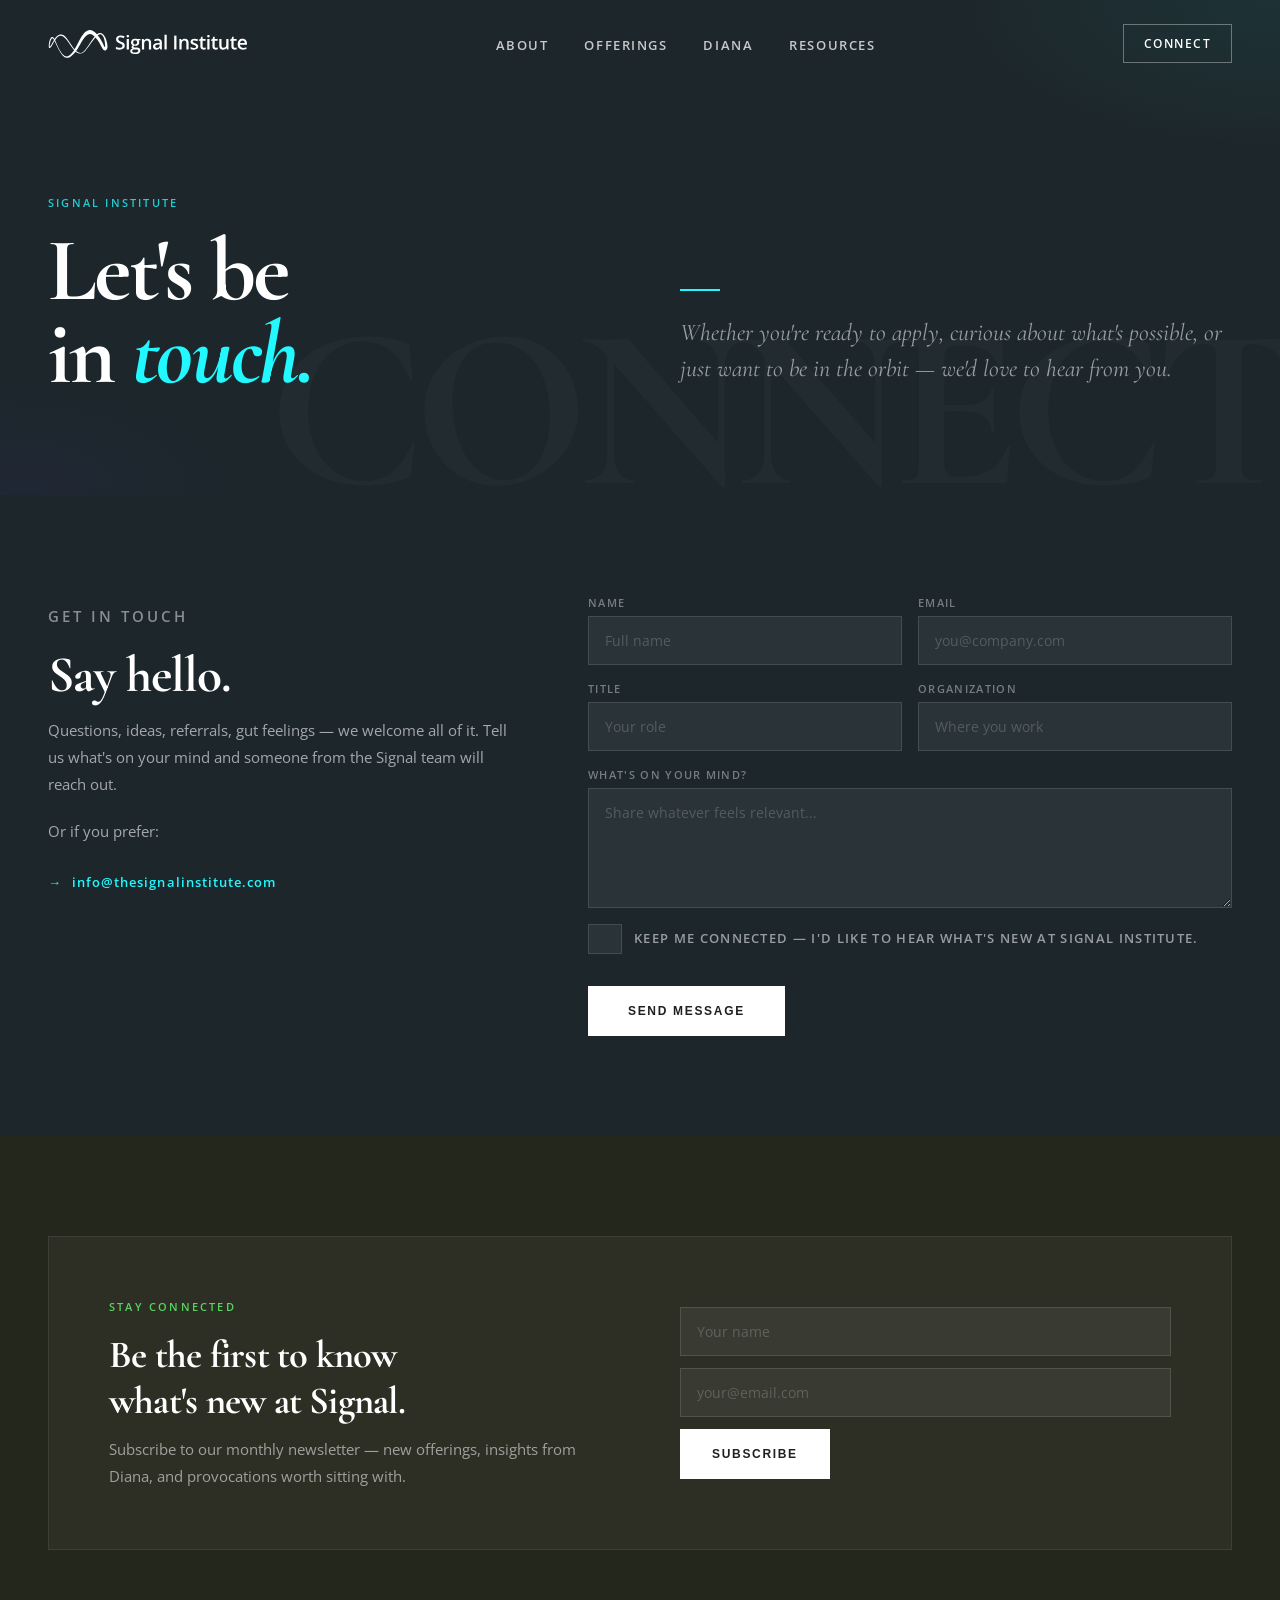
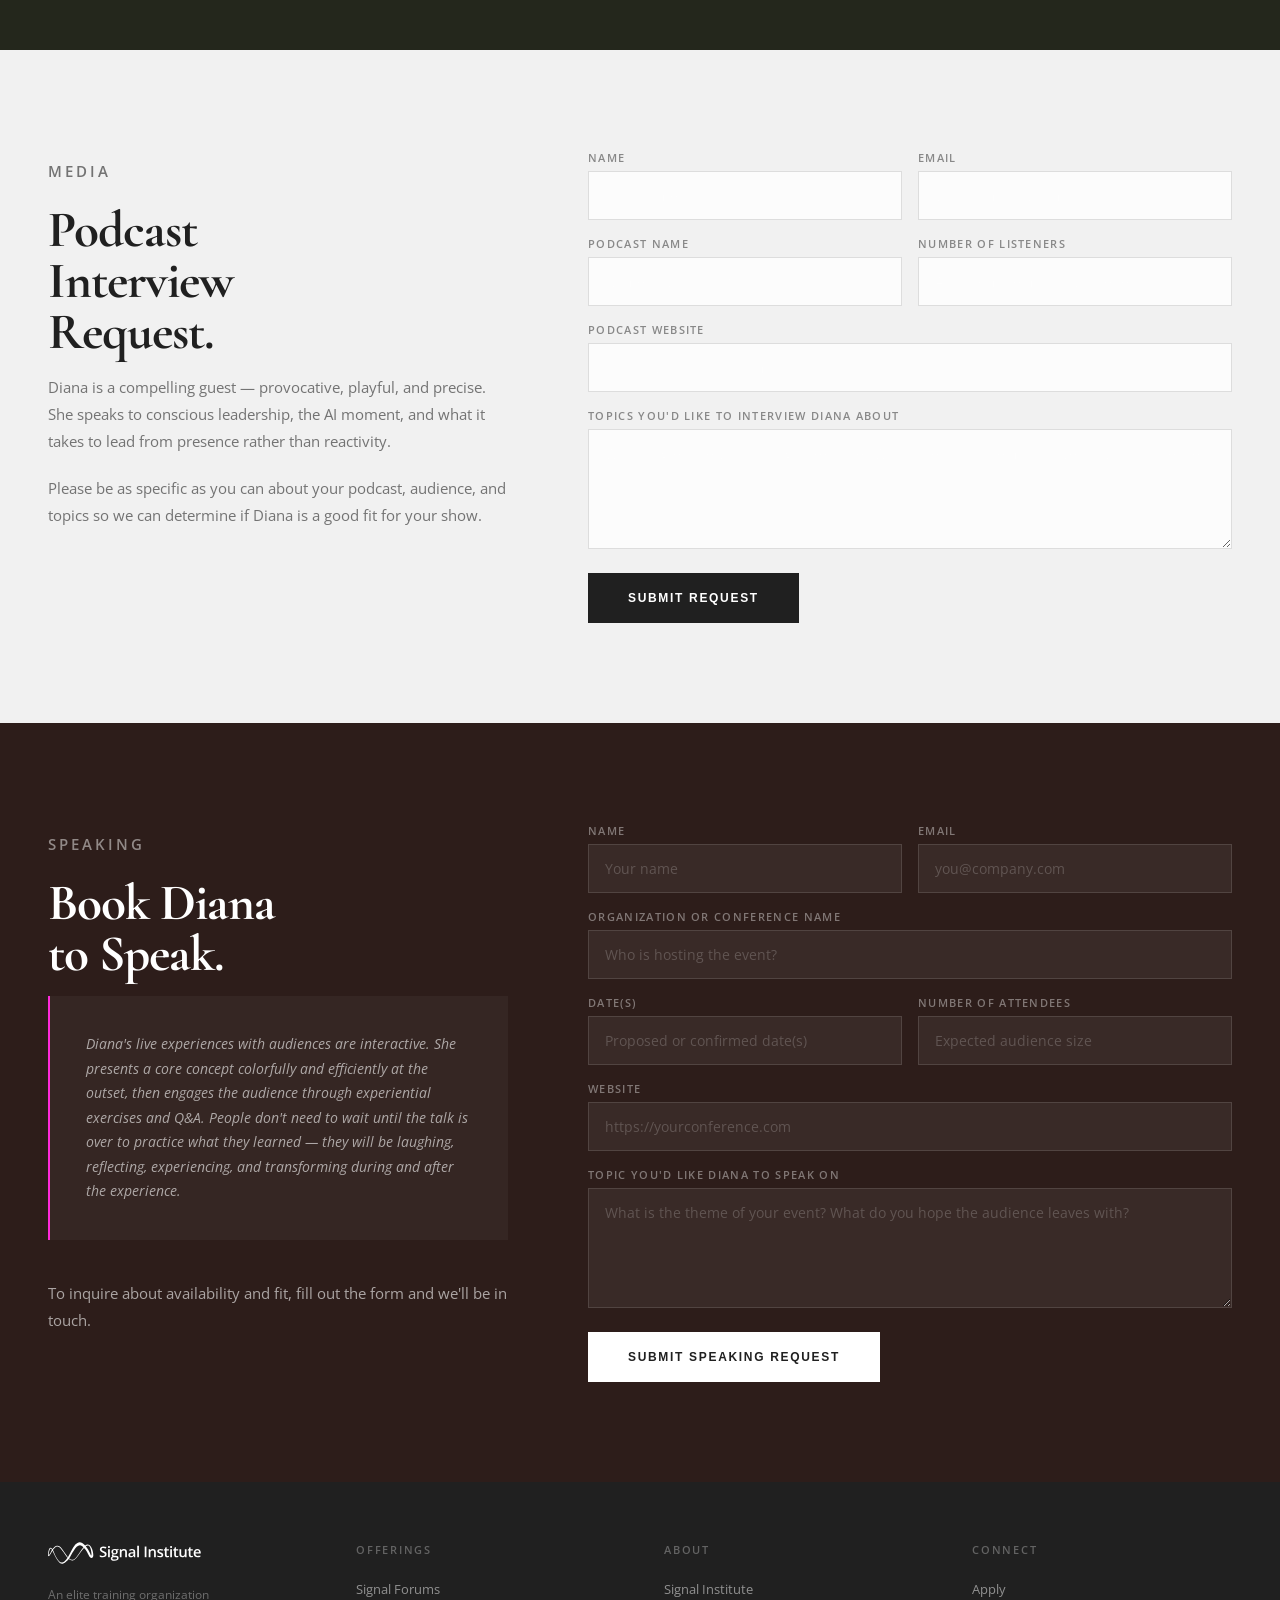
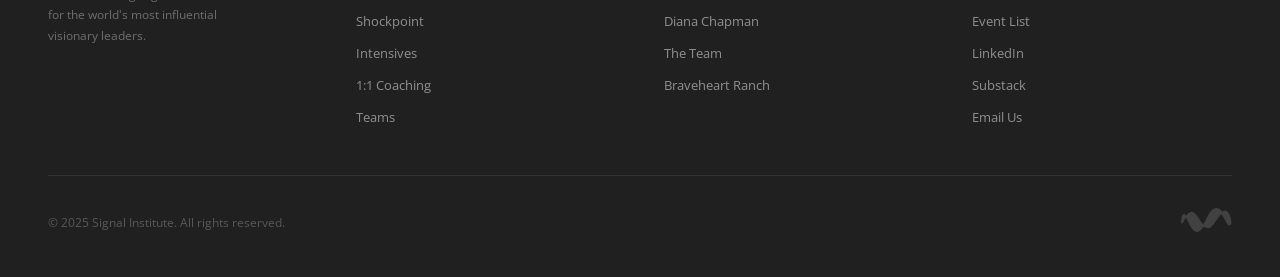
==== commit 5a54e096: "Add files via upload" ====
--- a/contact/index.html
+++ b/contact/index.html
@@ -15,7 +15,7 @@
 <body data-page="contact">
 
 <nav id="main-nav">
-  <div class="nav-logo"><svg width="200" height="28" viewBox="0 0 546 77" fill="none" xmlns="http://www.w3.org/2000/svg">
+  <a class="nav-logo" href="../" aria-label="Signal Institute home"><svg width="200" height="28" viewBox="0 0 546 77" fill="none" xmlns="http://www.w3.org/2000/svg">
 <path fill-rule="evenodd" clip-rule="evenodd" d="M121.987 2.45466C126.176 4.85958 129.821 8.58312 132.572 11.8453C135.617 9.47874 138.462 8.41363 141.086 8.34168C143.789 8.26758 146.214 9.24912 148.333 10.867C152.424 13.9895 155.426 19.5145 157.235 24.6168C159.636 31.5182 165.783 50.9441 157.303 55.5301C152.613 58.0663 148.794 52.8362 146.84 49.3028L146.839 49.3014C141.263 39.0971 137.222 28.5672 128.509 20.2815C123.741 25.4667 119.678 31.2384 115.62 37.0954C111.498 43.0458 107.38 49.0859 102.549 54.6454L102.546 54.6486L102.539 54.6562L102.539 54.6565C99.2971 58.2265 95.825 62.1697 90.7557 64.1145L90.7523 64.1159C84.8189 66.318 78.4793 63.1145 74.0838 59.5805C71.7851 62.3922 69.1071 65.0096 66.0933 68.2162C62.3165 71.7389 57.9627 76.1022 52.5534 76.6032C43.7694 77.4166 36.9785 68.6671 32.6405 62.265C25.2217 51.3164 19.3597 36.9268 15.974 30.2609C14.3641 32.9512 13.1866 35.0292 11.7336 37.7522C10.768 39.5616 3.36329 54.1783 0.513211 48.3144C-0.877966 45.0349 0.874716 35.2074 2.03657 30.5409C2.76022 27.6345 3.71169 24.857 4.95423 22.7985C6.19035 20.7507 7.77335 19.3234 9.78104 19.3233C12.7398 19.3235 14.8074 22.7606 16.0341 25.0345C19.2424 20.2167 23.3079 15.6605 28.716 13.2944C43.3209 7.46199 54.5506 30.2036 60.9501 39.4358C62.6674 41.6705 64.3247 44.1132 66.0142 46.5433C67.6147 48.8453 69.2469 51.14 71.0013 53.2626C80.2668 38.6359 85.9767 21.3781 97.5274 8.34168C104.331 1.53805 112.358 -3.07235 121.987 2.45466ZM29.846 16.0417C24.7827 18.295 20.7915 22.9975 17.6202 27.8716C22.9483 39.1512 38.9027 85.9768 58.3728 69.0676L58.3707 69.0648C62.7682 65.074 66.3941 60.2847 69.6545 55.3452C67.6244 53.0975 65.782 50.6539 64.0041 48.2335C58.1425 40.2536 52.9466 31.481 46.4891 24.0082C42.4903 19.3808 36.5003 13.9018 29.846 16.0417ZM75.4385 57.892C77.3323 59.5404 79.6324 61.1234 82.0992 62.0794C84.6734 63.0771 87.4076 63.3854 90.0542 62.4038C94.5207 60.704 97.8074 57.0346 101.002 53.4145C105.71 47.8791 109.638 41.8252 113.62 35.7306C117.538 29.7332 121.507 23.6979 126.303 18.1226C124.331 16.2623 122.56 14.7076 120.897 13.5348C102.174 0.33091 85.266 45.4188 75.4385 57.892ZM144.253 12.1787C141.774 11.2077 138.65 11.6432 134.691 14.4656C140.631 22.066 145.895 30.0575 149.716 38.7971C150.655 40.9783 151.548 43.1707 152.66 45.2732C155.541 50.7189 155.167 42.1484 154.925 39.3876C154.435 34.0665 153.252 25.333 150.362 19.0808C148.819 15.7422 146.822 13.1847 144.253 12.1787ZM2.71377 45.1677C2.8915 46.2101 3.25056 46.1375 3.84129 45.329C5.89714 42.4975 7.64023 39.4423 9.32934 36.3394C10.9825 33.3026 12.5883 30.2124 14.3751 27.2697C13.6396 25.9041 13.1135 24.7565 12.4472 23.8924C6.3734 16.0159 2.12174 41.695 2.71377 45.1677Z" fill="white"/>
 <path d="M209.029 43.1762C209.029 46.5578 207.807 49.2111 205.362 51.136C202.917 53.0609 199.544 54.0233 195.243 54.0233C190.942 54.0233 187.422 53.3557 184.682 52.0204V46.1416C186.416 46.9566 188.254 47.5983 190.197 48.0665C192.156 48.5347 193.977 48.7688 195.659 48.7688C198.122 48.7688 199.934 48.3006 201.096 47.3642C202.275 46.4277 202.865 45.1705 202.865 43.5924C202.865 42.1704 202.327 40.9651 201.252 39.9767C200.177 38.9882 197.957 37.8176 194.593 36.465C191.124 35.0603 188.679 33.4562 187.257 31.6527C185.835 29.8492 185.124 27.6815 185.124 25.1496C185.124 21.9761 186.251 19.4789 188.506 17.658C190.76 15.8372 193.786 14.9267 197.584 14.9267C201.226 14.9267 204.85 15.7244 208.457 17.3199L206.48 22.3923C203.099 20.9703 200.081 20.2593 197.428 20.2593C195.416 20.2593 193.89 20.7015 192.85 21.5859C191.809 22.453 191.289 23.6062 191.289 25.0456C191.289 26.034 191.497 26.8838 191.913 27.5948C192.33 28.2884 193.015 28.9474 193.968 29.5717C194.922 30.196 196.639 31.0197 199.119 32.0429C201.911 33.2048 203.957 34.2886 205.258 35.2944C206.558 36.3002 207.512 37.4361 208.119 38.702C208.726 39.968 209.029 41.4594 209.029 43.1762Z" fill="white"/>
 <path d="M220.522 53.5031H214.409V24.7334H220.522V53.5031ZM214.045 17.1118C214.045 16.0193 214.339 15.1782 214.929 14.5886C215.536 13.999 216.394 13.7042 217.504 13.7042C218.579 13.7042 219.412 13.999 220.001 14.5886C220.608 15.1782 220.912 16.0193 220.912 17.1118C220.912 18.1523 220.608 18.976 220.001 19.583C219.412 20.1726 218.579 20.4674 217.504 20.4674C216.394 20.4674 215.536 20.1726 214.929 19.583C214.339 18.976 214.045 18.1523 214.045 17.1118Z" fill="white"/>
@@ -32,7 +32,7 @@
 <path d="M489.557 53.5031L488.699 49.7313H488.387C487.537 51.0666 486.323 52.1158 484.745 52.8788C483.184 53.6418 481.398 54.0233 479.387 54.0233C475.901 54.0233 473.3 53.1563 471.583 51.4221C469.866 49.6879 469.008 47.0607 469.008 43.5404V24.7334H475.173V42.4738C475.173 44.6762 475.623 46.3323 476.525 47.4422C477.427 48.5347 478.84 49.081 480.765 49.081C483.332 49.081 485.213 48.318 486.41 46.7919C487.624 45.2485 488.231 42.6733 488.231 39.0662V24.7334H494.37V53.5031H489.557Z" fill="white"/>
 <path d="M512.469 49.081C513.96 49.081 515.452 48.8469 516.943 48.3787V52.9828C516.267 53.2777 515.391 53.5204 514.316 53.7112C513.258 53.9193 512.157 54.0233 511.012 54.0233C505.22 54.0233 502.324 50.9712 502.324 44.867V29.3636H498.396V26.6583L502.61 24.4213L504.691 18.3344H508.463V24.7334H516.657V29.3636H508.463V44.7629C508.463 46.237 508.827 47.3295 509.556 48.0405C510.301 48.7342 511.273 49.081 512.469 49.081Z" fill="white"/>
 <path d="M533.95 54.0233C529.476 54.0233 525.973 52.7227 523.441 50.1215C520.927 47.5029 519.669 43.9045 519.669 39.3263C519.669 34.6268 520.84 30.933 523.181 28.2451C525.522 25.5571 528.739 24.2132 532.832 24.2132C536.629 24.2132 539.63 25.3664 541.832 27.6728C544.034 29.9792 545.135 33.1527 545.135 37.1933V40.4969H525.964C526.051 43.2889 526.805 45.4393 528.227 46.948C529.649 48.4394 531.652 49.185 534.236 49.185C535.936 49.185 537.514 49.029 538.971 48.7168C540.445 48.3873 542.023 47.8497 543.705 47.104V52.0724C542.213 52.7834 540.705 53.2863 539.179 53.5811C537.653 53.8759 535.91 54.0233 533.95 54.0233ZM532.832 28.8434C530.889 28.8434 529.329 29.459 528.149 30.6902C526.987 31.9215 526.294 33.7163 526.068 36.0748H539.127C539.092 33.699 538.52 31.9041 537.41 30.6902C536.3 29.459 534.774 28.8434 532.832 28.8434Z" fill="white"/>
-</svg></div>
+</svg></a>
   <ul class="nav-links">
     <li><a href="../about/">About</a></li>
     <li><a href="../offerings/">Offerings</a></li>
--- a/assets/css/common.css
+++ b/assets/css/common.css
@@ -98,4 +98,7 @@
 @media (max-width: 900px) {
   nav { padding: 20px 24px; }
   .nav-links { gap: 18px; }
-}+}
+
+.nav-logo { display:inline-flex; align-items:center; text-decoration:none; color:inherit; }
+.nav-logo:focus-visible { outline: 2px solid rgba(255,255,255,0.65); outline-offset: 6px; }
